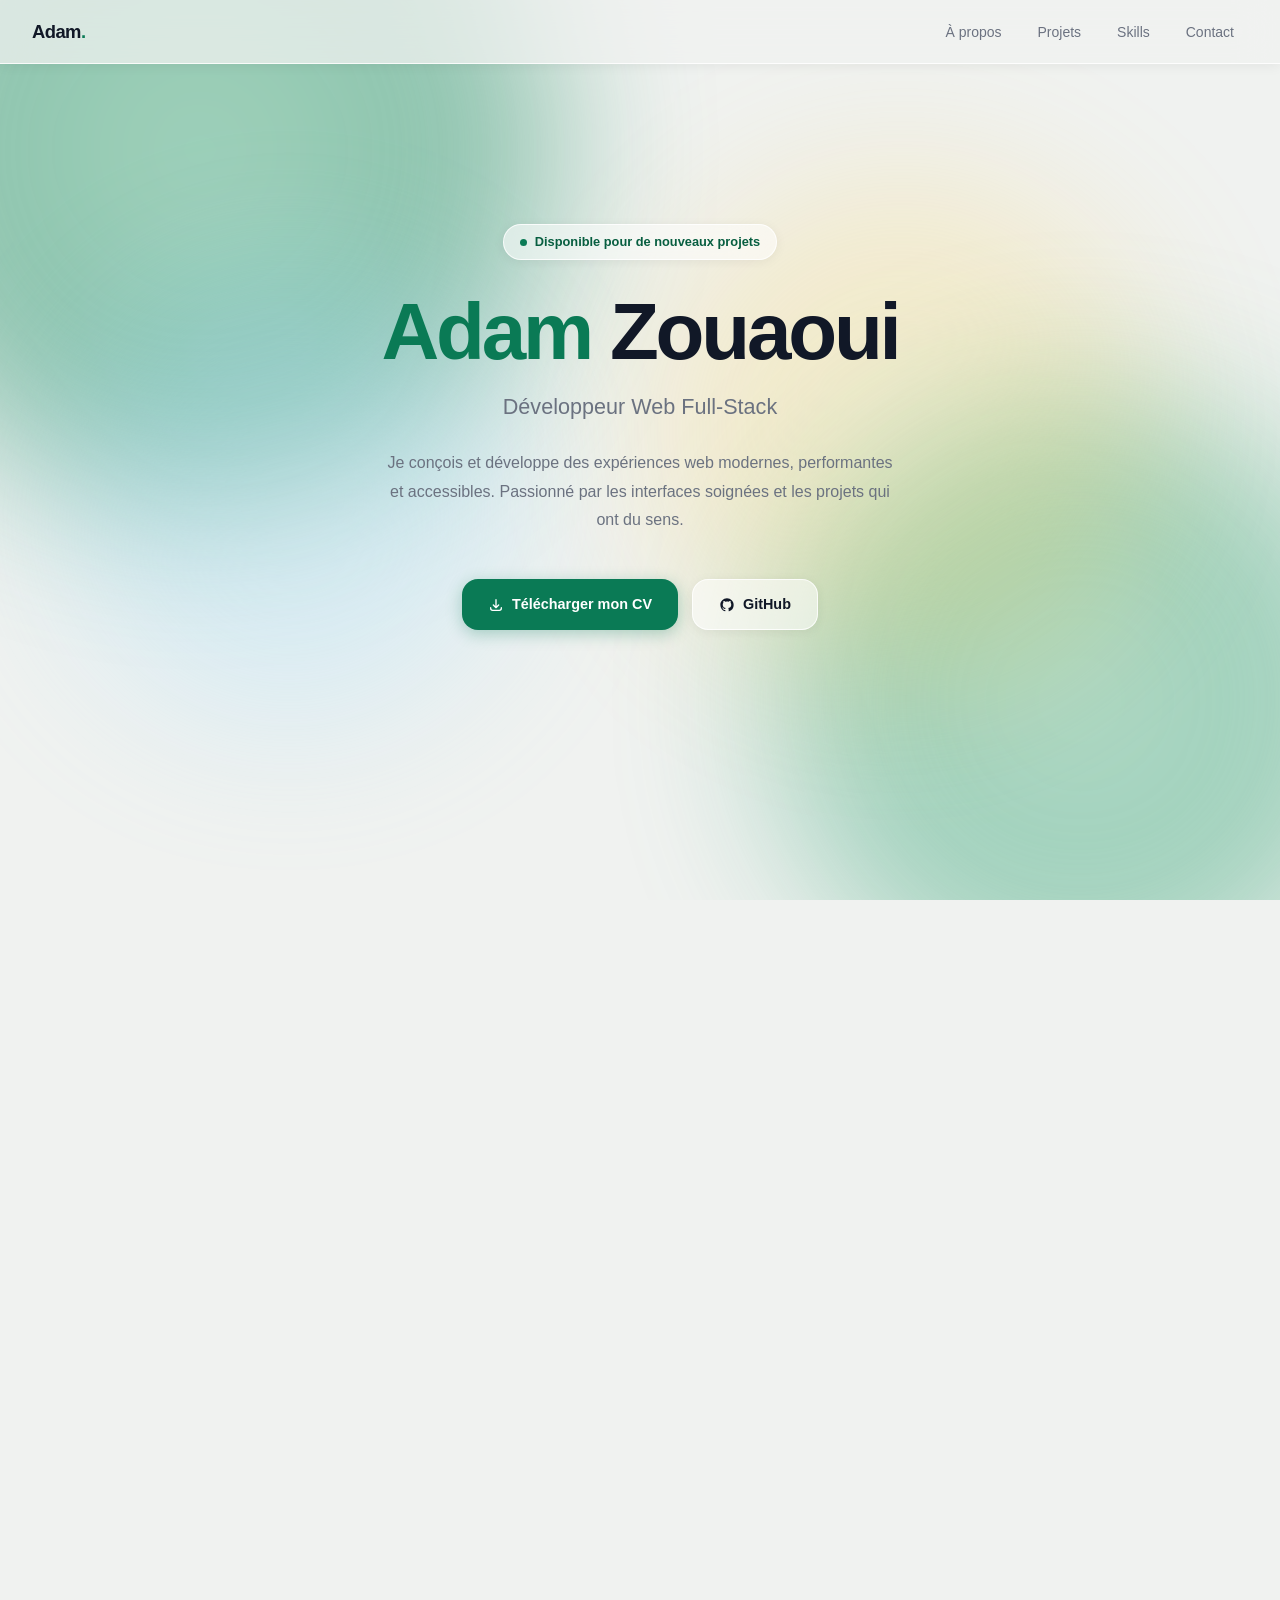
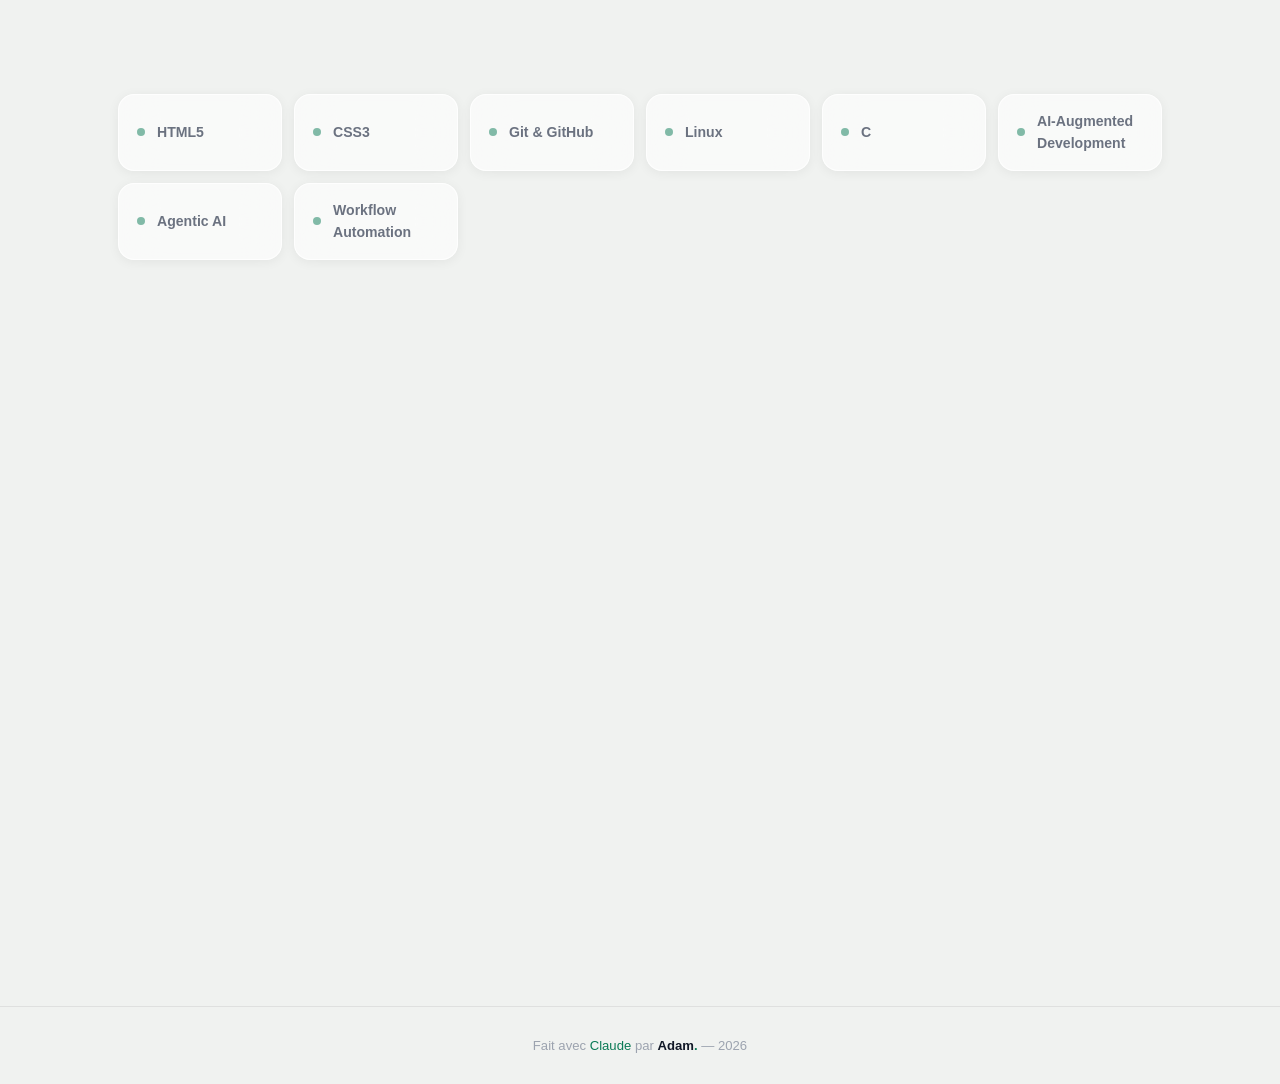
==== index.html @ 9f443fda "Remove VPS/Nginx mention from Holberton Cheatsheets and AZ-QCM cards Co-Authored-By: Claude Sonnet 4" ====
<!DOCTYPE html>
<html lang="fr">
<head>
  <meta charset="UTF-8" />
  <meta name="viewport" content="width=device-width, initial-scale=1.0" />
  <title>Adam Zouaoui — Développeur FullStack & AI Engineer Augmented</title>
  <meta name="description" content="Portfolio d'Adam Zouaoui, développeur FullStack et AI Engineer Augmented basé à Toulouse. Projets web, automatisation, systèmes multi-agents." />
  <meta name="robots" content="index, follow" />
  <link rel="canonical" href="https://adamzou.fr/" />
  <link rel="icon" type="image/png" href="adot.png" />

  <!-- Security Headers -->
  <meta http-equiv="Content-Security-Policy" content="default-src 'self'; style-src 'self' https://fonts.googleapis.com; font-src https://fonts.gstatic.com; img-src 'self' data:; script-src 'self'; connect-src 'self'; object-src 'none'; base-uri 'self'; form-action 'none'; frame-ancestors 'self';" />
  <meta http-equiv="X-Content-Type-Options" content="nosniff" />
  <meta http-equiv="X-Frame-Options" content="SAMEORIGIN" />
  <meta name="referrer" content="strict-origin-when-cross-origin" />

  <!-- Open Graph -->
  <meta property="og:type" content="website" />
  <meta property="og:url" content="https://adamzou.fr/" />
  <meta property="og:title" content="Adam Zouaoui — Développeur FullStack & AI Engineer Augmented" />
  <meta property="og:description" content="Portfolio d'Adam Zouaoui, développeur FullStack et AI Engineer Augmented basé à Toulouse. Projets web, automatisation, systèmes multi-agents." />
  <meta property="og:image" content="https://adamzou.fr/og-image.png" />
  <meta property="og:locale" content="fr_FR" />
  <meta property="og:site_name" content="Adam Zouaoui" />

  <!-- Twitter Card -->
  <meta name="twitter:card" content="summary_large_image" />
  <meta name="twitter:title" content="Adam Zouaoui — Développeur FullStack & AI Engineer Augmented" />
  <meta name="twitter:description" content="Portfolio d'Adam Zouaoui, développeur FullStack et AI Engineer Augmented basé à Toulouse. Projets web, automatisation, systèmes multi-agents." />
  <meta name="twitter:image" content="https://adamzou.fr/og-image.png" />

  <!-- JSON-LD Schema.org Person -->
  <script type="application/ld+json">
  {
    "@context": "https://schema.org",
    "@type": "Person",
    "name": "Adam Zouaoui",
    "url": "https://adamzou.fr",
    "jobTitle": "Développeur FullStack & AI Engineer Augmented",
    "address": {
      "@type": "PostalAddress",
      "addressLocality": "Toulouse",
      "addressCountry": "FR"
    },
    "sameAs": [
      "https://github.com/Adamzou-lab",
      "https://www.linkedin.com/in/adam-zouaoui-7392a53b2/"
    ]
  }
  </script>

  <!-- Police Outfit depuis Google Fonts -->
  <link rel="preconnect" href="https://fonts.googleapis.com" />
  <link rel="preconnect" href="https://fonts.gstatic.com" crossorigin />
  <link href="https://fonts.googleapis.com/css2?family=Outfit:wght@300;400;500;600;700;800&display=swap" rel="stylesheet" />

  <link rel="stylesheet" href="style.css" />
</head>

<body>

  <!-- ==========================================
       BLOBS FLOUTÉS — fond animé
  =========================================== -->
  <div class="blob-container" aria-hidden="true">
    <div class="blob blob-1"></div>
    <div class="blob blob-2"></div>
    <div class="blob blob-3"></div>
    <div class="blob blob-4"></div>
  </div>


  <!-- ==========================================
       NAVIGATION
  =========================================== -->
  <header>
  <nav role="navigation" aria-label="Navigation principale">
    <a href="#hero" class="nav-logo">Adam<span>.</span></a>

    <ul class="nav-links" id="navLinks">
      <li><a href="#about">À propos</a></li>
      <li><a href="#projets">Projets</a></li>
      <li><a href="#skills">Skills</a></li>
      <li><a href="#contact">Contact</a></li>
    </ul>

    <button class="nav-toggle" id="navToggle" aria-label="Menu">
      <span></span>
      <span></span>
      <span></span>
    </button>
  </nav>
  </header>


  <!-- ==========================================
       SECTION HERO
  =========================================== -->
  <main>
  <section id="hero">
    <div class="container">
      <div class="hero-inner">

        <!-- Badge statut -->
        <div class="hero-badge">
          <span class="badge-dot"></span>
          Disponible pour de nouveaux projets
        </div>

        <!-- Nom -->
        <h1 class="hero-name">
          <span class="accent">Adam</span> Zouaoui
        </h1>

        <!-- Titre -->
        <p class="hero-title">Développeur Web Full-Stack</p>

        <!-- Courte bio -->
        <p class="hero-bio">
          Je conçois et développe des expériences web modernes, performantes et accessibles.
          Passionné par les interfaces soignées et les projets qui ont du sens.
        </p>

        <!-- Boutons CTA -->
        <div class="hero-cta">
          <a href="cv.html" target="_blank" rel="noopener noreferrer" class="btn btn-primary">
            <svg fill="none" viewBox="0 0 24 24" stroke="currentColor" stroke-width="2">
              <path stroke-linecap="round" stroke-linejoin="round" d="M4 16v1a3 3 0 003 3h10a3 3 0 003-3v-1m-4-4l-4 4m0 0l-4-4m4 4V4"/>
            </svg>
            Télécharger mon CV
          </a>
          <a href="https://github.com/Adamzou-lab" target="_blank" rel="noopener noreferrer" class="btn btn-glass">
            <svg viewBox="0 0 24 24" fill="currentColor">
              <path d="M12 2C6.477 2 2 6.484 2 12.017c0 4.425 2.865 8.18 6.839 9.504.5.092.682-.217.682-.483 0-.237-.008-.868-.013-1.703-2.782.605-3.369-1.343-3.369-1.343-.454-1.158-1.11-1.466-1.11-1.466-.908-.62.069-.608.069-.608 1.003.07 1.531 1.032 1.531 1.032.892 1.53 2.341 1.088 2.91.832.092-.647.35-1.088.636-1.338-2.22-.253-4.555-1.113-4.555-4.951 0-1.093.39-1.988 1.029-2.688-.103-.253-.446-1.272.098-2.65 0 0 .84-.27 2.75 1.026A9.564 9.564 0 0112 6.844c.85.004 1.705.115 2.504.337 1.909-1.296 2.747-1.027 2.747-1.027.546 1.379.202 2.398.1 2.651.64.7 1.028 1.595 1.028 2.688 0 3.848-2.339 4.695-4.566 4.943.359.309.678.92.678 1.855 0 1.338-.012 2.419-.012 2.745 0 .268.18.58.688.482A10.019 10.019 0 0022 12.017C22 6.484 17.522 2 12 2z"/>
            </svg>
            GitHub
          </a>
        </div>

      </div>
    </div>
  </section>


  <!-- ==========================================
       SECTION À PROPOS
  =========================================== -->
  <section id="about">
    <div class="container">

      <div class="reveal">
        <p class="section-label">Qui suis-je</p>
        <h2 class="section-title">À propos</h2>
      </div>

      <div class="about-grid">

        <div class="about-text reveal">
          <p>
            Je m'appelle <strong>Adam Zouaoui</strong>, étudiant en spécialisation
            <strong>AI Engineer Augmented</strong> à Holberton School. Je construis des outils web
            concrets, utiles et bien pensés, du front-end jusqu'au déploiement.
          </p>
          <p>
            Mon approche : partir d'une idée simple, la concevoir avec soin, et l'exécuter
            proprement. Chaque projet est une opportunité d'apprendre quelque chose de nouveau
            et de le partager.
          </p>
          <p>
            Actuellement en apprentissage du <strong>C</strong> et des fondamentaux bas niveau,
            tout en explorant l'intégration de l'IA dans les workflows de développement.
          </p>
        </div>

        <div class="about-cards reveal reveal-stagger">
          <div class="about-card">
            <div class="about-card-icon">🎓</div>
            <div>
              <div class="about-card-title">Formation</div>
              <div class="about-card-desc">Holberton School — AI Engineer Augmented · 2026–2027</div>
            </div>
          </div>
          <div class="about-card">
            <div class="about-card-icon">📍</div>
            <div>
              <div class="about-card-title">Localisation</div>
              <div class="about-card-desc">Toulouse (sur site) · France (remote)</div>
            </div>
          </div>
          <div class="about-card">
            <div class="about-card-icon">🔍</div>
            <div>
              <div class="about-card-title">Recherche</div>
              <div class="about-card-desc">Alternance Décembre 2026 ou Avril 2027 · Freelance</div>
            </div>
          </div>
          <div class="about-card">
            <div class="about-card-icon">⚡</div>
            <div>
              <div class="about-card-title">Intérêts</div>
              <div class="about-card-desc">Automatisation, IA générative, interfaces modernes, systèmes multi-agents</div>
            </div>
          </div>
        </div>

      </div>
    </div>
  </section>


  <!-- ==========================================
       SECTION PROJETS
  =========================================== -->
  <section id="projets">
    <div class="container">

      <div class="reveal">
        <p class="section-label">Travaux récents</p>
        <h2 class="section-title">Mes Projets</h2>
        <p class="section-desc">Des projets concrets, construits avec soin, du concept au déploiement.</p>
      </div>

      <div class="projects-grid">

        <!-- Projet nowindcity -->
        <article class="glass-card project-card reveal">
          <div class="project-header">
            <div class="project-icon">🌬️</div>
          </div>

          <h3 class="project-name">nowindcity</h3>

          <p class="project-desc">
            Carte interactive des villes françaises les moins venteuses.
            Trouve ton refuge idéal contre le vent grâce aux données météo en temps réel.
          </p>

          <div class="project-tags">
            <span class="tag">HTML</span>
            <span class="tag">CSS</span>
            <span class="tag">JavaScript</span>
            <span class="tag">Leaflet.js</span>
            <span class="tag">Open-Meteo API</span>
          </div>

          <div class="project-links">
            <a href="https://nowindcity.adamzou.fr" target="_blank" rel="noopener noreferrer" class="project-link">
              <svg fill="none" viewBox="0 0 24 24" stroke="currentColor" stroke-width="2">
                <path stroke-linecap="round" stroke-linejoin="round" d="M10 6H6a2 2 0 00-2 2v10a2 2 0 002 2h10a2 2 0 002-2v-4M14 4h6m0 0v6m0-6L10 14"/>
              </svg>
              nowindcity.adamzou.fr
            </a>
            <a href="https://github.com/Adamzou-lab/nowindcity" target="_blank" rel="noopener noreferrer" class="project-link">
              <svg viewBox="0 0 24 24" fill="currentColor">
                <path d="M12 2C6.477 2 2 6.484 2 12.017c0 4.425 2.865 8.18 6.839 9.504.5.092.682-.217.682-.483 0-.237-.008-.868-.013-1.703-2.782.605-3.369-1.343-3.369-1.343-.454-1.158-1.11-1.466-1.11-1.466-.908-.62.069-.608.069-.608 1.003.07 1.531 1.032 1.531 1.032.892 1.53 2.341 1.088 2.91.832.092-.647.35-1.088.636-1.338-2.22-.253-4.555-1.113-4.555-4.951 0-1.093.39-1.988 1.029-2.688-.103-.253-.446-1.272.098-2.65 0 0 .84-.27 2.75 1.026A9.564 9.564 0 0112 6.844c.85.004 1.705.115 2.504.337 1.909-1.296 2.747-1.027 2.747-1.027.546 1.379.202 2.398.1 2.651.64.7 1.028 1.595 1.028 2.688 0 3.848-2.339 4.695-4.566 4.943.359.309.678.92.678 1.855 0 1.338-.012 2.419-.012 2.745 0 .268.18.58.688.482A10.019 10.019 0 0022 12.017C22 6.484 17.522 2 12 2z"/>
              </svg>
              Voir le code
            </a>
          </div>
        </article>

        <!-- Projet mycal -->
        <article class="glass-card project-card reveal">
          <div class="project-header">
            <div class="project-icon">📅</div>
            <span class="badge-soon">
              <svg width="10" height="10" viewBox="0 0 24 24" fill="none" stroke="currentColor" stroke-width="2.5">
                <circle cx="12" cy="12" r="10"/><path d="M12 8v4l2 2"/>
              </svg>
              Domaine bientôt
            </span>
          </div>

          <h3 class="project-name">MyCal</h3>

          <p class="project-desc">
            Calculateur de calories et macronutriments personnalisé.
            Obtiens tes besoins journaliers selon ton profil et tes objectifs fitness.
          </p>

          <div class="project-tags">
            <span class="tag">HTML</span>
            <span class="tag">CSS</span>
            <span class="tag">JavaScript</span>
            <span class="tag">Mifflin-St Jeor</span>
          </div>

          <div class="project-links">
            <a class="project-link disabled" aria-disabled="true" tabindex="-1">
              <svg fill="none" viewBox="0 0 24 24" stroke="currentColor" stroke-width="2">
                <path stroke-linecap="round" stroke-linejoin="round" d="M10 6H6a2 2 0 00-2 2v10a2 2 0 002 2h10a2 2 0 002-2v-4M14 4h6m0 0v6m0-6L10 14"/>
              </svg>
              mycal.adamzou.fr
            </a>
            <a href="https://github.com/Adamzou-lab/mycal" target="_blank" rel="noopener noreferrer" class="project-link">
              <svg viewBox="0 0 24 24" fill="currentColor">
                <path d="M12 2C6.477 2 2 6.484 2 12.017c0 4.425 2.865 8.18 6.839 9.504.5.092.682-.217.682-.483 0-.237-.008-.868-.013-1.703-2.782.605-3.369-1.343-3.369-1.343-.454-1.158-1.11-1.466-1.11-1.466-.908-.62.069-.608.069-.608 1.003.07 1.531 1.032 1.531 1.032.892 1.53 2.341 1.088 2.91.832.092-.647.35-1.088.636-1.338-2.22-.253-4.555-1.113-4.555-4.951 0-1.093.39-1.988 1.029-2.688-.103-.253-.446-1.272.098-2.65 0 0 .84-.27 2.75 1.026A9.564 9.564 0 0112 6.844c.85.004 1.705.115 2.504.337 1.909-1.296 2.747-1.027 2.747-1.027.546 1.379.202 2.398.1 2.651.64.7 1.028 1.595 1.028 2.688 0 3.848-2.339 4.695-4.566 4.943.359.309.678.92.678 1.855 0 1.338-.012 2.419-.012 2.745 0 .268.18.58.688.482A10.019 10.019 0 0022 12.017C22 6.484 17.522 2 12 2z"/>
              </svg>
              Voir le code
            </a>
          </div>
        </article>

        <!-- Projet holberton-cheatsheets -->
        <article class="glass-card project-card reveal">
          <div class="project-header">
            <div class="project-icon">🎮</div>
          </div>

          <h3 class="project-name">Holberton Cheatsheets</h3>

          <p class="project-desc">
            Fiches de révision gaming-style pour les étudiants Holberton School.
            C, sécurité, algorithmes et Git.
          </p>

          <div class="project-tags">
            <span class="tag">HTML</span>
            <span class="tag">CSS</span>
            <span class="tag">JavaScript</span>
            <span class="tag">Nginx</span>
            <span class="tag">VPS</span>
          </div>

          <div class="project-links">
            <a href="https://cheatsheets.adamzou.fr" target="_blank" rel="noopener noreferrer" class="project-link">
              <svg fill="none" viewBox="0 0 24 24" stroke="currentColor" stroke-width="2">
                <path stroke-linecap="round" stroke-linejoin="round" d="M10 6H6a2 2 0 00-2 2v10a2 2 0 002 2h10a2 2 0 002-2v-4M14 4h6m0 0v6m0-6L10 14"/>
              </svg>
              cheatsheets.adamzou.fr
            </a>
            <a href="https://github.com/Adamzou-lab/holberton-cheatsheets" target="_blank" rel="noopener noreferrer" class="project-link">
              <svg viewBox="0 0 24 24" fill="currentColor">
                <path d="M12 2C6.477 2 2 6.484 2 12.017c0 4.425 2.865 8.18 6.839 9.504.5.092.682-.217.682-.483 0-.237-.008-.868-.013-1.703-2.782.605-3.369-1.343-3.369-1.343-.454-1.158-1.11-1.466-1.11-1.466-.908-.62.069-.608.069-.608 1.003.07 1.531 1.032 1.531 1.032.892 1.53 2.341 1.088 2.91.832.092-.647.35-1.088.636-1.338-2.22-.253-4.555-1.113-4.555-4.951 0-1.093.39-1.988 1.029-2.688-.103-.253-.446-1.272.098-2.65 0 0 .84-.27 2.75 1.026A9.564 9.564 0 0112 6.844c.85.004 1.705.115 2.504.337 1.909-1.296 2.747-1.027 2.747-1.027.546 1.379.202 2.398.1 2.651.64.7 1.028 1.595 1.028 2.688 0 3.848-2.339 4.695-4.566 4.943.359.309.678.92.678 1.855 0 1.338-.012 2.419-.012 2.745 0 .268.18.58.688.482A10.019 10.019 0 0022 12.017C22 6.484 17.522 2 12 2z"/>
              </svg>
              Voir le code
            </a>
          </div>
        </article>

        <!-- Projet QCM -->
        <article class="glass-card project-card reveal">
          <div class="project-header">
            <div class="project-icon">🧠</div>
          </div>

          <h3 class="project-name">AZ·QCM</h3>

          <p class="project-desc">
            Site de QCM interactif pour les étudiants Holberton School.
            Questions, scores et révisions.
          </p>

          <div class="project-tags">
            <span class="tag">HTML</span>
            <span class="tag">CSS</span>
            <span class="tag">JavaScript</span>
            <span class="tag">Nginx</span>
            <span class="tag">VPS</span>
          </div>

          <div class="project-links">
            <a href="https://qcm.adamzou.fr" target="_blank" rel="noopener noreferrer" class="project-link">
              <svg fill="none" viewBox="0 0 24 24" stroke="currentColor" stroke-width="2">
                <path stroke-linecap="round" stroke-linejoin="round" d="M10 6H6a2 2 0 00-2 2v10a2 2 0 002 2h10a2 2 0 002-2v-4M14 4h6m0 0v6m0-6L10 14"/>
              </svg>
              qcm.adamzou.fr
            </a>
            <a href="https://github.com/Adamzou-lab/qcm" target="_blank" rel="noopener noreferrer" class="project-link">
              <svg viewBox="0 0 24 24" fill="currentColor">
                <path d="M12 2C6.477 2 2 6.484 2 12.017c0 4.425 2.865 8.18 6.839 9.504.5.092.682-.217.682-.483 0-.237-.008-.868-.013-1.703-2.782.605-3.369-1.343-3.369-1.343-.454-1.158-1.11-1.466-1.11-1.466-.908-.62.069-.608.069-.608 1.003.07 1.531 1.032 1.531 1.032.892 1.53 2.341 1.088 2.91.832.092-.647.35-1.088.636-1.338-2.22-.253-4.555-1.113-4.555-4.951 0-1.093.39-1.988 1.029-2.688-.103-.253-.446-1.272.098-2.65 0 0 .84-.27 2.75 1.026A9.564 9.564 0 0112 6.844c.85.004 1.705.115 2.504.337 1.909-1.296 2.747-1.027 2.747-1.027.546 1.379.202 2.398.1 2.651.64.7 1.028 1.595 1.028 2.688 0 3.848-2.339 4.695-4.566 4.943.359.309.678.92.678 1.855 0 1.338-.012 2.419-.012 2.745 0 .268.18.58.688.482A10.019 10.019 0 0022 12.017C22 6.484 17.522 2 12 2z"/>
              </svg>
              Voir le code
            </a>
          </div>
        </article>

      </div>
    </div>
  </section>


  <!-- ==========================================
       SECTION SKILLS
  =========================================== -->
  <section id="skills">
    <div class="container">

      <div class="reveal">
        <p class="section-label">Compétences</p>
        <h2 class="section-title">Stack Technique</h2>
        <p class="section-desc">Les outils et technologies que j'utilise au quotidien.</p>
      </div>

      <p class="skills-subtitle reveal">Langues</p>

      <div class="skills-languages reveal">
        <div class="lang-card">
          <span class="lang-flag">🇫🇷</span>
          <span class="lang-name">Français</span>
          <span class="lang-level">Natif</span>
        </div>
        <div class="lang-card">
          <span class="lang-flag">🇬🇧</span>
          <span class="lang-name">Anglais</span>
          <span class="lang-level">B2</span>
        </div>
      </div>

      <p class="skills-subtitle reveal">Compétences</p>

      <div class="skills-tabs reveal">
        <button class="skills-tab active" data-tab="hard">Hard Skills</button>
        <button class="skills-tab" data-tab="soft">Soft Skills</button>
      </div>

      <div class="skills-grid skills-panel active" id="tab-hard">
        <div class="skill-item"><span class="skill-dot"></span>HTML5</div>
        <div class="skill-item"><span class="skill-dot"></span>CSS3</div>
        <div class="skill-item"><span class="skill-dot"></span>Git & GitHub</div>
        <div class="skill-item"><span class="skill-dot"></span>Linux</div>
        <div class="skill-item"><span class="skill-dot"></span>C</div>
        <div class="skill-item"><span class="skill-dot"></span>AI-Augmented Development</div>
        <div class="skill-item"><span class="skill-dot"></span>Agentic AI</div>
        <div class="skill-item"><span class="skill-dot"></span>Workflow Automation</div>
      </div>

      <div class="skills-grid skills-panel" id="tab-soft">
        <div class="skill-item"><span class="skill-dot"></span>Autonomie</div>
        <div class="skill-item"><span class="skill-dot"></span>Adaptabilité</div>
        <div class="skill-item"><span class="skill-dot"></span>Curiosité technique</div>
        <div class="skill-item"><span class="skill-dot"></span>Communication</div>
        <div class="skill-item"><span class="skill-dot"></span>Résolution de problèmes</div>
      </div>

    </div>
  </section>


  <!-- ==========================================
       SECTION CONTACT
  =========================================== -->
  <section id="contact">
    <div class="container">

      <div class="reveal">
        <p class="section-label">Contact</p>
        <h2 class="section-title">Travaillons ensemble</h2>
      </div>

      <div class="contact-grid">

        <!-- Infos contact -->
        <div class="glass-card contact-card reveal">
          <p class="section-desc">
            Un projet en tête ? Une question ? N'hésitez pas à m'écrire,
            je réponds généralement sous 24h.
          </p>

          <!-- Email -->
          <a href="mailto:adamzpro@icloud.com" class="contact-email">
            <svg fill="none" viewBox="0 0 24 24" stroke="currentColor" stroke-width="2">
              <path stroke-linecap="round" stroke-linejoin="round" d="M3 8l7.89 5.26a2 2 0 002.22 0L21 8M5 19h14a2 2 0 002-2V7a2 2 0 00-2-2H5a2 2 0 00-2 2v10a2 2 0 002 2z"/>
            </svg>
            adamzpro@icloud.com
          </a>

          <!-- Liens sociaux -->
          <div class="social-links">
            <a href="https://github.com/Adamzou-lab" target="_blank" rel="noopener noreferrer" class="social-link">
              <svg viewBox="0 0 24 24" fill="currentColor">
                <path d="M12 2C6.477 2 2 6.484 2 12.017c0 4.425 2.865 8.18 6.839 9.504.5.092.682-.217.682-.483 0-.237-.008-.868-.013-1.703-2.782.605-3.369-1.343-3.369-1.343-.454-1.158-1.11-1.466-1.11-1.466-.908-.62.069-.608.069-.608 1.003.07 1.531 1.032 1.531 1.032.892 1.53 2.341 1.088 2.91.832.092-.647.35-1.088.636-1.338-2.22-.253-4.555-1.113-4.555-4.951 0-1.093.39-1.988 1.029-2.688-.103-.253-.446-1.272.098-2.65 0 0 .84-.27 2.75 1.026A9.564 9.564 0 0112 6.844c.85.004 1.705.115 2.504.337 1.909-1.296 2.747-1.027 2.747-1.027.546 1.379.202 2.398.1 2.651.64.7 1.028 1.595 1.028 2.688 0 3.848-2.339 4.695-4.566 4.943.359.309.678.92.678 1.855 0 1.338-.012 2.419-.012 2.745 0 .268.18.58.688.482A10.019 10.019 0 0022 12.017C22 6.484 17.522 2 12 2z"/>
              </svg>
              GitHub — @Adamzou-lab
              <span class="social-link-arrow">→</span>
            </a>

            <a href="https://www.linkedin.com/in/adam-zouaoui-7392a53b2/" target="_blank" rel="noopener noreferrer" class="social-link">
              <svg viewBox="0 0 24 24" fill="currentColor">
                <path d="M20.447 20.452h-3.554v-5.569c0-1.328-.027-3.037-1.852-3.037-1.853 0-2.136 1.445-2.136 2.939v5.667H9.351V9h3.414v1.561h.046c.477-.9 1.637-1.85 3.37-1.85 3.601 0 4.267 2.37 4.267 5.455v6.286zM5.337 7.433c-1.144 0-2.063-.926-2.063-2.065 0-1.138.92-2.063 2.063-2.063 1.14 0 2.064.925 2.064 2.063 0 1.139-.925 2.065-2.064 2.065zm1.782 13.019H3.555V9h3.564v11.452zM22.225 0H1.771C.792 0 0 .774 0 1.729v20.542C0 23.227.792 24 1.771 24h20.451C23.2 24 24 23.227 24 22.271V1.729C24 .774 23.2 0 22.222 0h.003z"/>
              </svg>
              LinkedIn — Adam Zouaoui
              <span class="social-link-arrow">→</span>
            </a>
          </div>
        </div>

        <!-- Carte disponibilité -->
        <div class="glass-card avail-card reveal">
          <div class="avail-status">
            <span class="avail-dot"></span>
            Disponible
          </div>
          <h3 class="avail-title">Ouvert aux opportunités</h3>
          <p class="avail-desc">
            Disponible pour des missions freelance et à la recherche d'une alternance
            pour Décembre 2026 ou Avril 2027. N'hésite pas à me contacter pour discuter de ton projet.
          </p>
          <a href="mailto:adamzpro@icloud.com" class="btn btn-primary">
            <svg fill="none" viewBox="0 0 24 24" stroke="currentColor" stroke-width="2">
              <path stroke-linecap="round" stroke-linejoin="round" d="M3 8l7.89 5.26a2 2 0 002.22 0L21 8M5 19h14a2 2 0 002-2V7a2 2 0 00-2-2H5a2 2 0 00-2 2v10a2 2 0 002 2z"/>
            </svg>
            M'envoyer un message
          </a>
        </div>

      </div>
    </div>
  </section>


  <!-- ==========================================
       FOOTER
  =========================================== -->
  </main>

  <footer>
    Fait avec <span>Claude</span> par <span class="footer-name">Adam<span class="footer-dot">.</span></span> — 2026
  </footer>


  <!-- ==========================================
       JAVASCRIPT
  =========================================== -->
  <script src="script.js" defer></script>

</body>
</html>
---- style.css ----
/* =============================================
       VARIABLES & RESET
    ============================================= */
    :root {
      --bg:           #f0f2f0;
      --glass:        rgba(255, 255, 255, 0.55);
      --glass-border: rgba(255, 255, 255, 0.8);
      --glass-nav:    rgba(240, 242, 240, 0.75);
      --card:         rgba(255, 255, 255, 0.6);
      --card-hover:   rgba(255, 255, 255, 0.82);
      --text:         #111827;
      --text-muted:   #6b7280;
      --text-subtle:  #9ca3af;
      --accent:       #0a7a55;
      --accent-2:     #075e40;
      --accent-soft:  rgba(10, 122, 85, 0.12);
      --accent-glow:  rgba(10, 122, 85, 0.25);
      --shadow-sm:    0 2px 12px rgba(0,0,0,0.06);
      --shadow-md:    0 8px 32px rgba(0,0,0,0.08);
      --shadow-lg:    0 20px 60px rgba(0,0,0,0.10);
      --blur:         blur(20px);
      --blur-xl:      blur(80px);
      --radius:       16px;
      --radius-lg:    24px;
      --font:         'Outfit', sans-serif;
      --transition:   0.28s cubic-bezier(0.4, 0, 0.2, 1);
    }

    *, *::before, *::after {
      box-sizing: border-box;
      margin: 0;
      padding: 0;
    }

    html {
      scroll-behavior: smooth;
      font-size: 16px;
    }

    body {
      font-family: var(--font);
      background-color: var(--bg);
      color: var(--text);
      line-height: 1.6;
      overflow-x: hidden;
      -webkit-font-smoothing: antialiased;
    }

    a { color: inherit; text-decoration: none; }

    /* =============================================
       BLOBS DE DÉGRADÉ FLOUTÉS — FOND ANIMÉ
       Positionnés en fixed pour couvrir toute la page
    ============================================= */
    .blob-container {
      position: fixed;
      inset: 0;
      z-index: 0;
      overflow: hidden;
      pointer-events: none;
    }

    /* Chaque blob est un grand cercle flou et coloré */
    .blob {
      position: absolute;
      border-radius: 50%;
      filter: var(--blur-xl);
      opacity: 0.55;
      animation: float 20s ease-in-out infinite;
    }

    /* Blob vert émeraude — haut gauche */
    .blob-1 {
      width: 700px;
      height: 700px;
      background: radial-gradient(circle, #6abf97, #0a7a55);
      top: -200px;
      left: -150px;
      animation-duration: 22s;
      animation-delay: 0s;
    }

    /* Blob teal clair — bas droite */
    .blob-2 {
      width: 600px;
      height: 600px;
      background: radial-gradient(circle, #86c9aa, #2d9e72);
      bottom: -100px;
      right: -100px;
      animation-duration: 28s;
      animation-delay: -8s;
    }

    /* Blob jaune soleil — centre haut */
    .blob-3 {
      width: 500px;
      height: 500px;
      background: radial-gradient(circle, #fde68a, #fbbf24);
      top: 20%;
      right: 10%;
      opacity: 0.25;
      animation-duration: 32s;
      animation-delay: -15s;
    }

    /* Blob bleu glacier — bas gauche */
    .blob-4 {
      width: 450px;
      height: 450px;
      background: radial-gradient(circle, #bae6fd, #7dd3fc);
      bottom: 20%;
      left: 5%;
      opacity: 0.3;
      animation-duration: 26s;
      animation-delay: -5s;
    }

    /* Animation de flottement doux */
    @keyframes float {
      0%   { transform: translate(0px, 0px) scale(1); }
      25%  { transform: translate(30px, -40px) scale(1.04); }
      50%  { transform: translate(-20px, 30px) scale(0.97); }
      75%  { transform: translate(40px, 20px) scale(1.02); }
      100% { transform: translate(0px, 0px) scale(1); }
    }

    /* =============================================
       NAVIGATION — verre dépoli
    ============================================= */
    nav {
      position: fixed;
      top: 0;
      left: 0;
      right: 0;
      z-index: 100;
      height: 64px;
      padding: 0 32px;
      display: flex;
      align-items: center;
      justify-content: space-between;
      background: var(--glass-nav);
      backdrop-filter: var(--blur);
      -webkit-backdrop-filter: var(--blur);
      border-bottom: 1px solid var(--glass-border);
      box-shadow: var(--shadow-sm);
    }

    /* Logo Adam. */
    .nav-logo {
      font-weight: 800;
      font-size: 1.15rem;
      letter-spacing: -0.03em;
      color: var(--text);
    }
    .nav-logo span { color: var(--accent); }

    .nav-links {
      display: flex;
      align-items: center;
      gap: 8px;
      list-style: none;
    }

    .nav-links a {
      font-size: 0.875rem;
      font-weight: 500;
      color: var(--text-muted);
      padding: 6px 14px;
      border-radius: 99px;
      transition: all var(--transition);
    }

    .nav-links a:hover,
    .nav-links a.active {
      color: var(--accent);
      background: var(--accent-soft);
    }

    /* Bouton hamburger mobile */
    .nav-toggle {
      display: none;
      flex-direction: column;
      gap: 5px;
      cursor: pointer;
      padding: 4px;
      background: none;
      border: none;
    }
    .nav-toggle span {
      display: block;
      width: 22px;
      height: 2px;
      background: var(--text);
      border-radius: 2px;
      transition: transform var(--transition), opacity var(--transition);
    }

    /* =============================================
       LAYOUT UTILITAIRES
    ============================================= */
    .container {
      width: 100%;
      max-width: 1100px;
      margin: 0 auto;
      padding: 0 28px;
    }

    section {
      position: relative;
      z-index: 1;
      padding: 110px 0;
    }

    /* =============================================
       ANIMATIONS SCROLL
    ============================================= */
    .reveal {
      opacity: 0;
      transform: translateY(28px);
      transition: opacity 0.65s ease, transform 0.65s ease;
    }
    .reveal.visible {
      opacity: 1;
      transform: translateY(0);
    }

    /* Délai cascade pour les enfants directs */
    .reveal-stagger > *:nth-child(1) { transition-delay: 0ms; }
    .reveal-stagger > *:nth-child(2) { transition-delay: 70ms; }
    .reveal-stagger > *:nth-child(3) { transition-delay: 140ms; }
    .reveal-stagger > *:nth-child(4) { transition-delay: 210ms; }
    .reveal-stagger > *:nth-child(5) { transition-delay: 280ms; }
    .reveal-stagger > *:nth-child(6) { transition-delay: 350ms; }
    .reveal-stagger > *:nth-child(7) { transition-delay: 420ms; }
    .reveal-stagger > *:nth-child(8) { transition-delay: 490ms; }
    .reveal-stagger > *:nth-child(9) { transition-delay: 560ms; }
    .reveal-stagger > *:nth-child(10) { transition-delay: 630ms; }
    .reveal-stagger > *:nth-child(11) { transition-delay: 700ms; }
    .reveal-stagger > *:nth-child(12) { transition-delay: 770ms; }

    /* =============================================
       SECTION HERO
    ============================================= */
    #hero {
      min-height: 100vh;
      display: flex;
      align-items: center;
      padding-top: 64px;
    }

    .hero-inner {
      position: relative;
      z-index: 1;
      max-width: 760px;
      margin: 0 auto;
      display: flex;
      flex-direction: column;
      align-items: center;
      text-align: center;
    }

    /* Badge de statut */
    .hero-badge {
      display: inline-flex;
      align-items: center;
      gap: 8px;
      padding: 7px 16px;
      border-radius: 99px;
      background: var(--glass);
      border: 1px solid var(--glass-border);
      backdrop-filter: var(--blur);
      -webkit-backdrop-filter: var(--blur);
      font-size: 0.8rem;
      font-weight: 600;
      color: var(--accent-2);
      margin-bottom: 32px;
      box-shadow: var(--shadow-sm);
      animation: fadeDown 0.7s ease both;
    }

    .badge-dot {
      width: 7px;
      height: 7px;
      border-radius: 50%;
      background: var(--accent);
      animation: pulse 2s ease infinite;
    }

    @keyframes pulse {
      0%, 100% { opacity: 1; transform: scale(1); }
      50%       { opacity: 0.5; transform: scale(0.75); }
    }

    /* Grand titre */
    .hero-name {
      font-size: clamp(2.8rem, 7vw, 5rem);
      font-weight: 800;
      letter-spacing: -0.04em;
      line-height: 1;
      margin-bottom: 18px;
      animation: fadeUp 0.65s 0.1s ease both;
      color: var(--text);
    }

    .hero-name .accent { color: var(--accent); }

    .hero-title {
      font-size: clamp(1.1rem, 2.5vw, 1.35rem);
      font-weight: 400;
      color: var(--text-muted);
      margin-bottom: 24px;
      animation: fadeUp 0.65s 0.2s ease both;
    }

    .hero-bio {
      max-width: 520px;
      font-size: 1rem;
      color: var(--text-muted);
      line-height: 1.8;
      margin-bottom: 44px;
      animation: fadeUp 0.65s 0.3s ease both;
    }

    .hero-cta {
      display: flex;
      flex-wrap: wrap;
      gap: 14px;
      animation: fadeUp 0.65s 0.4s ease both;
    }

    /* =============================================
       BOUTONS GLOBAUX
    ============================================= */
    .btn {
      display: inline-flex;
      align-items: center;
      gap: 8px;
      padding: 13px 26px;
      border-radius: var(--radius);
      font-family: var(--font);
      font-size: 0.9rem;
      font-weight: 600;
      cursor: pointer;
      transition: all var(--transition);
      white-space: nowrap;
      border: none;
    }

    .btn-primary {
      background: var(--accent);
      color: #fff;
      box-shadow: 0 4px 16px rgba(10,122,85,0.3);
    }

    .btn-primary:hover {
      background: var(--accent-2);
      transform: translateY(-2px);
      box-shadow: 0 8px 28px rgba(10,122,85,0.4);
    }

    .btn-glass {
      background: var(--glass);
      color: var(--text);
      border: 1px solid var(--glass-border);
      backdrop-filter: var(--blur);
      -webkit-backdrop-filter: var(--blur);
      box-shadow: var(--shadow-sm);
    }

    .btn-glass:hover {
      background: var(--card-hover);
      border-color: var(--accent);
      color: var(--accent);
      transform: translateY(-2px);
      box-shadow: var(--shadow-md);
    }

    .btn svg { width: 16px; height: 16px; flex-shrink: 0; }

    /* =============================================
       EN-TÊTES DE SECTION
    ============================================= */
    .section-label {
      display: inline-flex;
      align-items: center;
      gap: 8px;
      font-size: 0.75rem;
      font-weight: 700;
      letter-spacing: 0.14em;
      text-transform: uppercase;
      color: var(--accent-2);
      margin-bottom: 14px;
    }

    .section-label::before {
      content: '';
      display: block;
      width: 20px;
      height: 2px;
      background: var(--accent);
      border-radius: 2px;
    }

    .section-title {
      font-size: clamp(2rem, 4.5vw, 2.8rem);
      font-weight: 800;
      letter-spacing: -0.035em;
      line-height: 1.1;
      margin-bottom: 12px;
    }

    .section-desc {
      font-size: 1rem;
      color: var(--text-muted);
      max-width: 480px;
      line-height: 1.75;
      margin-bottom: 52px;
    }

    /* =============================================
       CARTES VERRE DÉPOLI (réutilisable)
    ============================================= */
    .glass-card {
      background: var(--card);
      border: 1px solid var(--glass-border);
      border-radius: var(--radius-lg);
      backdrop-filter: var(--blur);
      -webkit-backdrop-filter: var(--blur);
      box-shadow: var(--shadow-md);
      transition: background var(--transition), transform var(--transition), box-shadow var(--transition);
    }

    .glass-card:hover {
      background: var(--card-hover);
      transform: translateY(-4px);
      box-shadow: var(--shadow-lg);
    }

    /* Sections hors hero — alignement gauche strict, aucun héritage du hero */
    #about *, #projets *, #skills *, #contact * { text-align: left; }

    /* =============================================
       SECTION À PROPOS
    ============================================= */
    #about { padding: 80px 0; }

    .about-grid {
      display: grid;
      grid-template-columns: 1fr 1fr;
      gap: 40px;
      align-items: start;
      margin-top: 48px;
    }

    .about-text p {
      font-size: 1rem;
      color: var(--text-muted);
      line-height: 1.8;
      margin-bottom: 16px;
    }

    .about-text p:last-child { margin-bottom: 0; }

    .about-text strong { color: var(--text); font-weight: 600; }

    .about-cards {
      display: flex;
      flex-direction: column;
      gap: 16px;
    }

    .about-card {
      background: var(--glass);
      border: 1px solid var(--glass-border);
      border-radius: 12px;
      padding: 20px 24px;
      display: flex;
      align-items: flex-start;
      gap: 16px;
      transition: background var(--transition);
    }

    .about-card:hover { background: var(--card-hover); }

    .about-card-icon {
      font-size: 1.4rem;
      line-height: 1;
      flex-shrink: 0;
    }

    .about-card-title {
      font-size: 0.85rem;
      font-weight: 700;
      color: var(--text);
      text-transform: uppercase;
      letter-spacing: 0.05em;
      margin-bottom: 4px;
    }

    .about-card-desc {
      font-size: 0.9rem;
      color: var(--text-muted);
      line-height: 1.6;
    }

    @media (max-width: 768px) {
      .about-grid { grid-template-columns: 1fr; }
    }

    /* =============================================
       SECTION PROJETS
    ============================================= */
    #projets { padding-top: 80px; }

    .projects-grid {
      display: grid;
      grid-template-columns: repeat(auto-fill, minmax(320px, 1fr));
      gap: 22px;
    }

    .project-card {
      padding: 28px;
      display: flex;
      flex-direction: column;
      gap: 16px;
    }

    .project-header {
      display: flex;
      align-items: flex-start;
      justify-content: space-between;
      gap: 12px;
    }

    .project-icon {
      width: 48px;
      height: 48px;
      border-radius: 12px;
      background: linear-gradient(135deg, var(--accent-soft), rgba(16,185,129,0.05));
      border: 1px solid rgba(16,185,129,0.2);
      display: flex;
      align-items: center;
      justify-content: center;
      font-size: 1.3rem;
      flex-shrink: 0;
    }

    /* Badge "Domaine bientôt" */
    .badge-soon {
      display: inline-flex;
      align-items: center;
      gap: 5px;
      padding: 4px 10px;
      border-radius: 99px;
      font-size: 0.7rem;
      font-weight: 600;
      background: rgba(245, 158, 11, 0.1);
      border: 1px solid rgba(245, 158, 11, 0.3);
      color: #d97706;
    }

    .project-name {
      font-size: 1.2rem;
      font-weight: 700;
      letter-spacing: -0.02em;
      color: var(--text);
    }

    .project-desc {
      font-size: 0.9rem;
      color: var(--text-muted);
      line-height: 1.7;
      flex: 1;
    }

    .project-tags {
      display: flex;
      flex-wrap: wrap;
      gap: 7px;
    }

    .tag {
      padding: 4px 11px;
      border-radius: 8px;
      font-size: 0.74rem;
      font-weight: 600;
      background: rgba(255,255,255,0.7);
      border: 1px solid rgba(0,0,0,0.07);
      color: var(--text-muted);
      transition: all var(--transition);
    }

    .project-card:hover .tag {
      background: var(--accent-soft);
      border-color: rgba(16,185,129,0.2);
      color: var(--accent-2);
    }

    .project-links {
      display: flex;
      gap: 14px;
      padding-top: 12px;
      border-top: 1px solid rgba(0,0,0,0.06);
      margin-top: auto;
    }

    .project-link {
      display: inline-flex;
      align-items: center;
      gap: 6px;
      font-size: 0.82rem;
      font-weight: 600;
      color: var(--text-muted);
      transition: color var(--transition);
    }

    .project-link:hover { color: var(--accent); }

    .project-link svg { width: 14px; height: 14px; }

    /* Lien désactivé (domaine non acheté) */
    .project-link.disabled {
      opacity: 0.35;
      cursor: not-allowed;
      pointer-events: none;
    }

    /* Carte projet "en cours" */
    .project-card.wip {
      opacity: 0.5;
      pointer-events: none;
    }

    /* =============================================
       SECTION SKILLS
    ============================================= */
    #skills { padding: 80px 0; }

    .skills-grid {
      display: grid;
      grid-template-columns: repeat(auto-fill, minmax(155px, 1fr));
      gap: 12px;
    }

    .skill-item {
      display: flex;
      align-items: center;
      gap: 12px;
      padding: 15px 18px;
      border-radius: var(--radius);
      background: var(--card);
      border: 1px solid var(--glass-border);
      backdrop-filter: var(--blur);
      -webkit-backdrop-filter: var(--blur);
      font-size: 0.88rem;
      font-weight: 600;
      color: var(--text-muted);
      box-shadow: var(--shadow-sm);
      transition: all var(--transition);
      cursor: default;
    }

    .skill-item:hover {
      background: var(--card-hover);
      color: var(--accent-2);
      transform: translateY(-3px);
      box-shadow: var(--shadow-md);
      border-color: rgba(16,185,129,0.3);
    }

    .skill-dot {
      width: 8px;
      height: 8px;
      border-radius: 50%;
      background: var(--accent);
      flex-shrink: 0;
      opacity: 0.5;
      transition: opacity var(--transition);
    }

    .skill-item:hover .skill-dot { opacity: 1; }

    /* Onglets skills */
    .skills-tabs {
      display: flex;
      gap: 8px;
      margin: 0 0 24px;
    }

    .skills-tab {
      padding: 8px 22px;
      border-radius: 999px;
      border: 1px solid var(--glass-border);
      background: var(--glass);
      font-size: 0.88rem;
      font-weight: 600;
      color: var(--text-muted);
      cursor: pointer;
      transition: all var(--transition);
    }

    .skills-tab:hover { background: var(--card-hover); color: var(--text); }

    .skills-tab.active {
      background: var(--accent);
      border-color: var(--accent);
      color: #fff;
    }

    .skills-panel { display: none; }
    .skills-panel.active { display: grid; }

    /* Sous-titres skills */
    .skills-subtitle {
      font-size: 0.78rem;
      font-weight: 700;
      text-transform: uppercase;
      letter-spacing: 0.08em;
      color: var(--text-muted);
      margin: 40px 0 12px;
    }

    /* Langues */
    .skills-languages {
      display: flex;
      gap: 12px;
      margin: 0 0 24px;
    }

    .lang-card {
      display: flex;
      align-items: center;
      gap: 10px;
      padding: 10px 18px;
      background: var(--glass);
      border: 1px solid var(--glass-border);
      border-radius: var(--radius);
      font-size: 0.88rem;
    }

    .lang-flag { font-size: 1.2rem; line-height: 1; }

    .lang-name { font-weight: 600; color: var(--text); }

    .lang-level {
      font-size: 0.75rem;
      font-weight: 700;
      color: var(--accent);
      background: rgba(10,122,85,0.1);
      padding: 2px 8px;
      border-radius: 999px;
    }

    /* =============================================
       SECTION CONTACT
    ============================================= */
    #contact { padding: 80px 0 120px; }

    .contact-grid {
      display: grid;
      grid-template-columns: 1fr 1fr;
      gap: 32px;
      align-items: start;
    }

    .contact-card {
      padding: 36px;
    }

    .contact-email {
      display: inline-flex;
      align-items: center;
      gap: 10px;
      font-size: 1rem;
      font-weight: 700;
      color: var(--accent-2);
      margin-bottom: 28px;
      padding-bottom: 6px;
      border-bottom: 2px solid rgba(16,185,129,0.25);
      transition: border-color var(--transition), gap var(--transition);
    }

    .contact-email:hover {
      border-color: var(--accent);
      gap: 14px;
    }

    .contact-email svg { width: 18px; height: 18px; }

    .social-links {
      display: flex;
      flex-direction: column;
      gap: 10px;
    }

    .social-link {
      display: flex;
      align-items: center;
      gap: 14px;
      padding: 14px 18px;
      border-radius: var(--radius);
      background: rgba(255,255,255,0.5);
      border: 1px solid rgba(255,255,255,0.75);
      font-size: 0.88rem;
      font-weight: 600;
      color: var(--text-muted);
      transition: all var(--transition);
    }

    .social-link:hover {
      background: rgba(255,255,255,0.85);
      color: var(--accent);
      transform: translateX(5px);
      border-color: rgba(16,185,129,0.3);
    }

    .social-link svg { width: 20px; height: 20px; flex-shrink: 0; }

    .social-link-arrow {
      margin-left: auto;
      opacity: 0;
      transform: translateX(-6px);
      transition: all var(--transition);
      font-size: 1rem;
    }

    .social-link:hover .social-link-arrow {
      opacity: 1;
      transform: translateX(0);
    }

    /* Carte disponibilité */
    .avail-card {
      padding: 36px;
      position: relative;
      overflow: hidden;
    }

    .avail-card::before {
      content: '';
      position: absolute;
      top: -60px;
      right: -60px;
      width: 200px;
      height: 200px;
      background: radial-gradient(circle, var(--accent-glow), transparent 70%);
      pointer-events: none;
    }

    .avail-status {
      display: inline-flex;
      align-items: center;
      gap: 8px;
      font-size: 0.75rem;
      font-weight: 700;
      letter-spacing: 0.1em;
      text-transform: uppercase;
      color: var(--accent-2);
      margin-bottom: 14px;
    }

    .avail-title {
      font-size: 1.4rem;
      font-weight: 800;
      letter-spacing: -0.025em;
      margin-bottom: 10px;
    }

    .avail-desc {
      font-size: 0.9rem;
      color: var(--text-muted);
      line-height: 1.7;
      margin-bottom: 24px;
    }

    /* =============================================
       FOOTER
    ============================================= */
    footer {
      position: relative;
      z-index: 1;
      text-align: center;
      padding: 28px;
      font-size: 0.82rem;
      color: var(--text-subtle);
      border-top: 1px solid rgba(0,0,0,0.07);
    }

    footer span { color: var(--accent); }
    .footer-name { color: var(--text); font-weight: 800; }
    .footer-dot { color: var(--accent); }

    .project-icon-wip { opacity: 0.4; }
    .project-name-wip { color: var(--text-subtle); }
    .avail-dot {
      width: 8px;
      height: 8px;
      border-radius: 50%;
      background: var(--accent);
      display: inline-block;
      animation: pulse 2s infinite;
    }

    /* =============================================
       KEYFRAMES
    ============================================= */
    @keyframes fadeUp {
      from { opacity: 0; transform: translateY(22px); }
      to   { opacity: 1; transform: translateY(0); }
    }

    @keyframes fadeDown {
      from { opacity: 0; transform: translateY(-12px); }
      to   { opacity: 1; transform: translateY(0); }
    }

    /* =============================================
       SCROLLBAR
    ============================================= */
    ::-webkit-scrollbar { width: 6px; }
    ::-webkit-scrollbar-track { background: transparent; }
    ::-webkit-scrollbar-thumb {
      background: rgba(10,122,85,0.3);
      border-radius: 99px;
    }
    ::-webkit-scrollbar-thumb:hover { background: var(--accent); }

    /* =============================================
       RESPONSIVE — TABLETTE (≤ 768px)
    ============================================= */
    @media (max-width: 768px) {
      nav { padding: 0 20px; }

      .nav-links {
        position: fixed;
        top: 64px;
        left: 0; right: 0;
        flex-direction: column;
        align-items: stretch;
        background: var(--glass-nav);
        backdrop-filter: var(--blur);
        -webkit-backdrop-filter: var(--blur);
        border-bottom: 1px solid var(--glass-border);
        padding: 12px 20px 20px;
        gap: 4px;
        transform: translateY(-8px);
        opacity: 0;
        pointer-events: none;
        transition: all var(--transition);
      }

      .nav-links.open {
        transform: translateY(0);
        opacity: 1;
        pointer-events: all;
      }

      .nav-links a {
        padding: 12px 16px;
        font-size: 1rem;
        border-radius: var(--radius);
      }

      .nav-toggle { display: flex; }

      /* Animation hamburger → X */
      .nav-toggle.open span:nth-child(1) { transform: translateY(7px) rotate(45deg); }
      .nav-toggle.open span:nth-child(2) { opacity: 0; transform: scaleX(0); }
      .nav-toggle.open span:nth-child(3) { transform: translateY(-7px) rotate(-45deg); }

      .contact-grid { grid-template-columns: 1fr; }
      .projects-grid { grid-template-columns: 1fr; }
      .skills-grid { grid-template-columns: repeat(2, 1fr); }
      .about-grid { grid-template-columns: 1fr; }

      section { padding: 80px 0; }

      .container { padding: 0 20px; }

      .skills-languages { flex-wrap: wrap; }

      .contact-card, .avail-card { padding: 24px; }
    }

    /* =============================================
       RESPONSIVE — MOBILE (≤ 480px)
    ============================================= */
    @media (max-width: 480px) {
      .container { padding: 0 16px; }

      section { padding: 64px 0; }
      #hero { padding-top: 64px; }

      .hero-cta {
        flex-direction: column;
        width: 100%;
      }
      .btn {
        justify-content: center;
        width: 100%;
      }

      .skills-tabs { flex-wrap: wrap; }
      .skills-grid { grid-template-columns: 1fr 1fr; }
      .skills-languages { flex-direction: column; }

      .lang-card { width: 100%; }

      .section-desc { margin-bottom: 36px; }

      .blob-1, .blob-2 { opacity: 0.35; }
      .blob-3, .blob-4 { display: none; }
    }

    /* =============================================
       RESPONSIVE — TRÈS PETIT MOBILE (≤ 360px)
    ============================================= */
    @media (max-width: 360px) {
      .container { padding: 0 12px; }

      .skills-grid { grid-template-columns: 1fr; }

      .hero-badge { font-size: 0.72rem; padding: 6px 12px; }

      .project-card { padding: 20px; }

      .contact-card, .avail-card { padding: 18px; }
    }
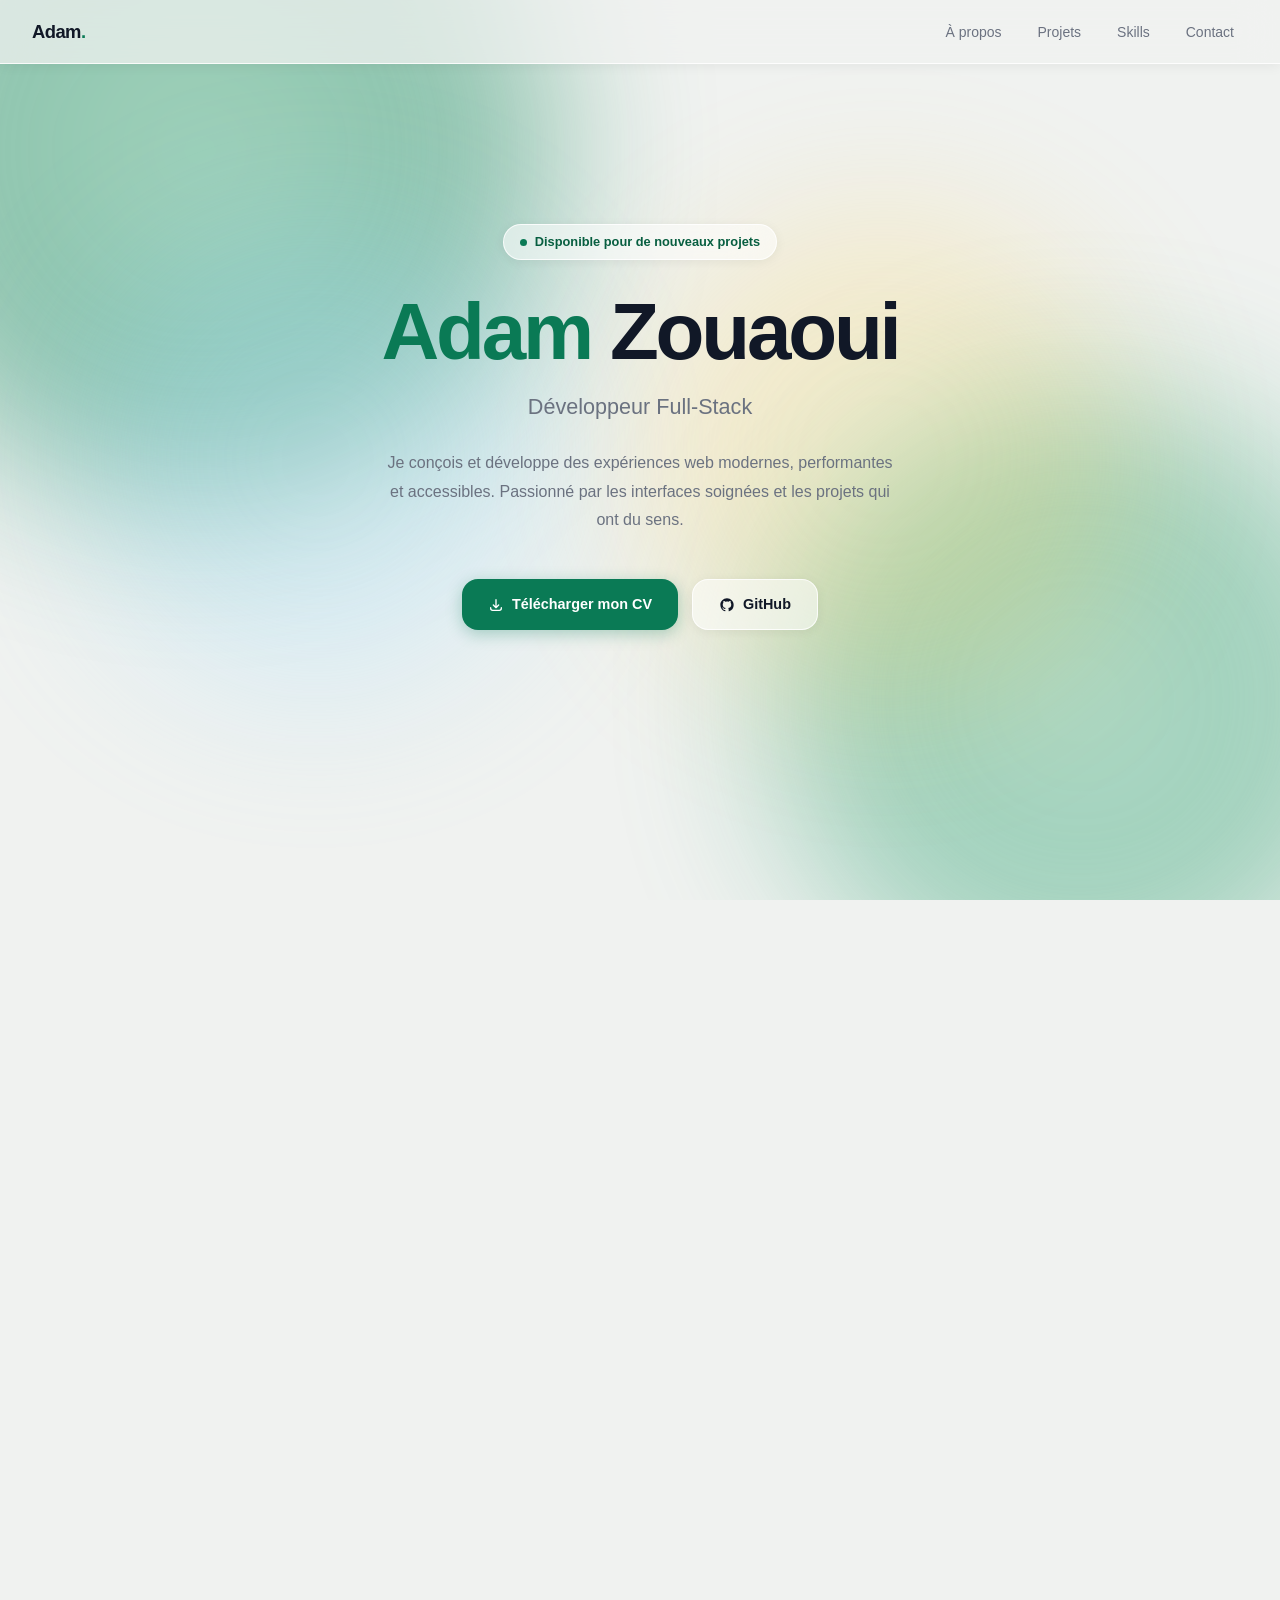
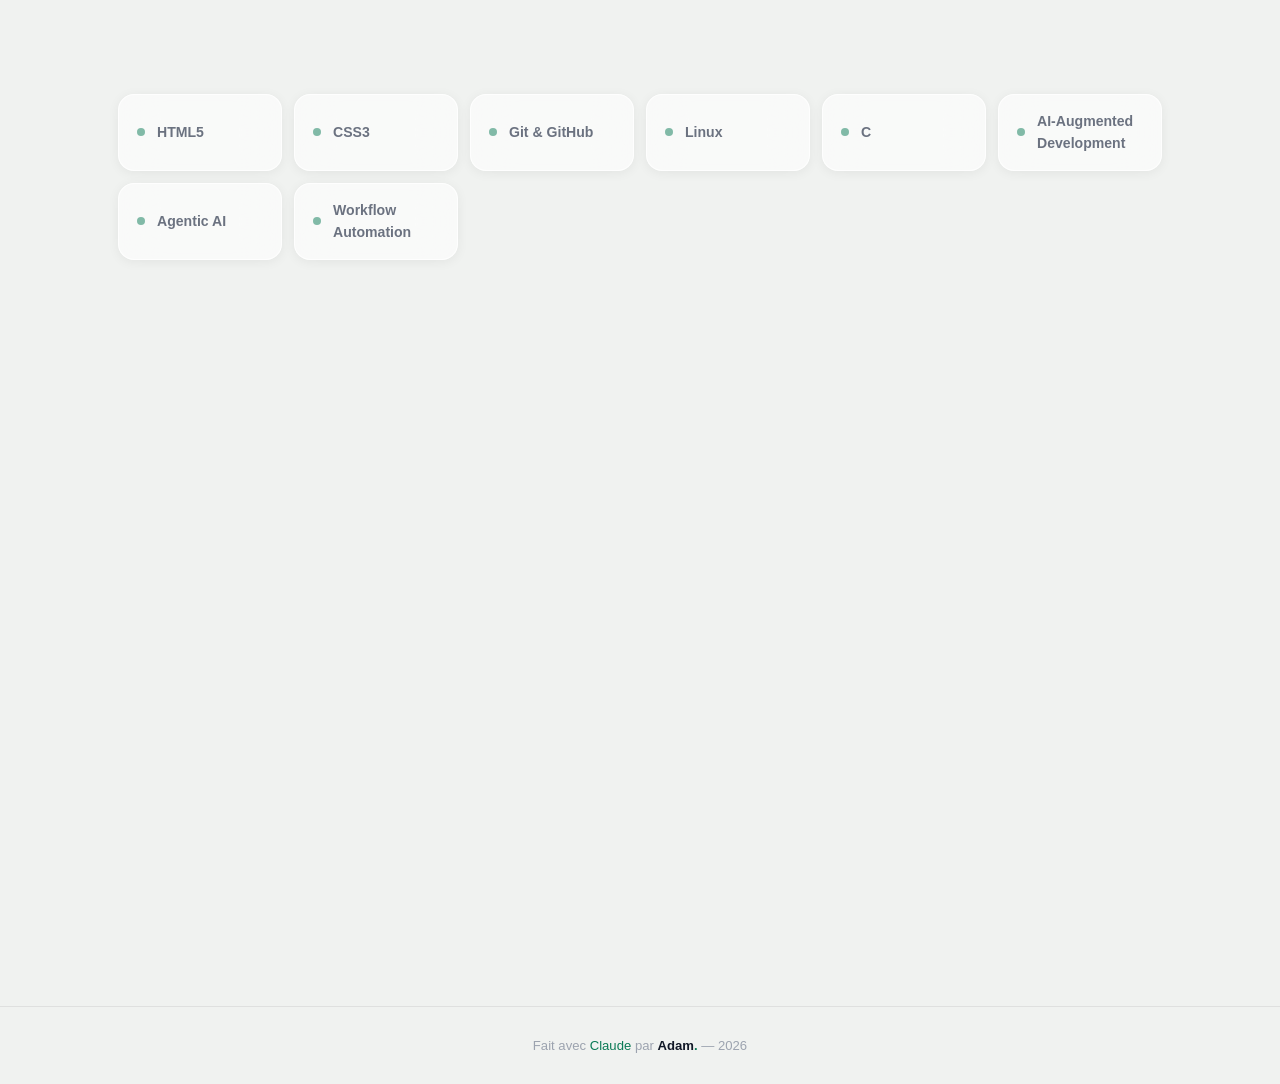
==== commit 1712d786: "Harmonize "Full-Stack" spelling across all hub files Co-Authored-By: Claude Sonnet 4.6 <noreply@anth" ====
--- a/index.html
+++ b/index.html
@@ -3,8 +3,8 @@
 <head>
   <meta charset="UTF-8" />
   <meta name="viewport" content="width=device-width, initial-scale=1.0" />
-  <title>Adam Zouaoui — Développeur FullStack & AI Engineer Augmented</title>
-  <meta name="description" content="Portfolio d'Adam Zouaoui, développeur FullStack et AI Engineer Augmented basé à Toulouse. Projets web, automatisation, systèmes multi-agents." />
+  <title>Adam Zouaoui — Développeur Full-Stack & AI Engineer Augmented</title>
+  <meta name="description" content="Portfolio d'Adam Zouaoui, développeur Full-Stack et AI Engineer Augmented basé à Toulouse. Projets web, automatisation, systèmes multi-agents." />
   <meta name="robots" content="index, follow" />
   <link rel="canonical" href="https://adamzou.fr/" />
   <link rel="icon" type="image/png" href="adot.png" />
@@ -18,16 +18,16 @@
   <!-- Open Graph -->
   <meta property="og:type" content="website" />
   <meta property="og:url" content="https://adamzou.fr/" />
-  <meta property="og:title" content="Adam Zouaoui — Développeur FullStack & AI Engineer Augmented" />
-  <meta property="og:description" content="Portfolio d'Adam Zouaoui, développeur FullStack et AI Engineer Augmented basé à Toulouse. Projets web, automatisation, systèmes multi-agents." />
+  <meta property="og:title" content="Adam Zouaoui — Développeur Full-Stack & AI Engineer Augmented" />
+  <meta property="og:description" content="Portfolio d'Adam Zouaoui, développeur Full-Stack et AI Engineer Augmented basé à Toulouse. Projets web, automatisation, systèmes multi-agents." />
   <meta property="og:image" content="https://adamzou.fr/og-image.png" />
   <meta property="og:locale" content="fr_FR" />
   <meta property="og:site_name" content="Adam Zouaoui" />
 
   <!-- Twitter Card -->
   <meta name="twitter:card" content="summary_large_image" />
-  <meta name="twitter:title" content="Adam Zouaoui — Développeur FullStack & AI Engineer Augmented" />
-  <meta name="twitter:description" content="Portfolio d'Adam Zouaoui, développeur FullStack et AI Engineer Augmented basé à Toulouse. Projets web, automatisation, systèmes multi-agents." />
+  <meta name="twitter:title" content="Adam Zouaoui — Développeur Full-Stack & AI Engineer Augmented" />
+  <meta name="twitter:description" content="Portfolio d'Adam Zouaoui, développeur Full-Stack et AI Engineer Augmented basé à Toulouse. Projets web, automatisation, systèmes multi-agents." />
   <meta name="twitter:image" content="https://adamzou.fr/og-image.png" />
 
   <!-- JSON-LD Schema.org Person -->
@@ -37,7 +37,7 @@
     "@type": "Person",
     "name": "Adam Zouaoui",
     "url": "https://adamzou.fr",
-    "jobTitle": "Développeur FullStack & AI Engineer Augmented",
+    "jobTitle": "Développeur Full-Stack & AI Engineer Augmented",
     "address": {
       "@type": "PostalAddress",
       "addressLocality": "Toulouse",
@@ -114,7 +114,7 @@
         </h1>
 
         <!-- Titre -->
-        <p class="hero-title">Développeur Web Full-Stack</p>
+        <p class="hero-title">Développeur Full-Stack</p>
 
         <!-- Courte bio -->
         <p class="hero-bio">
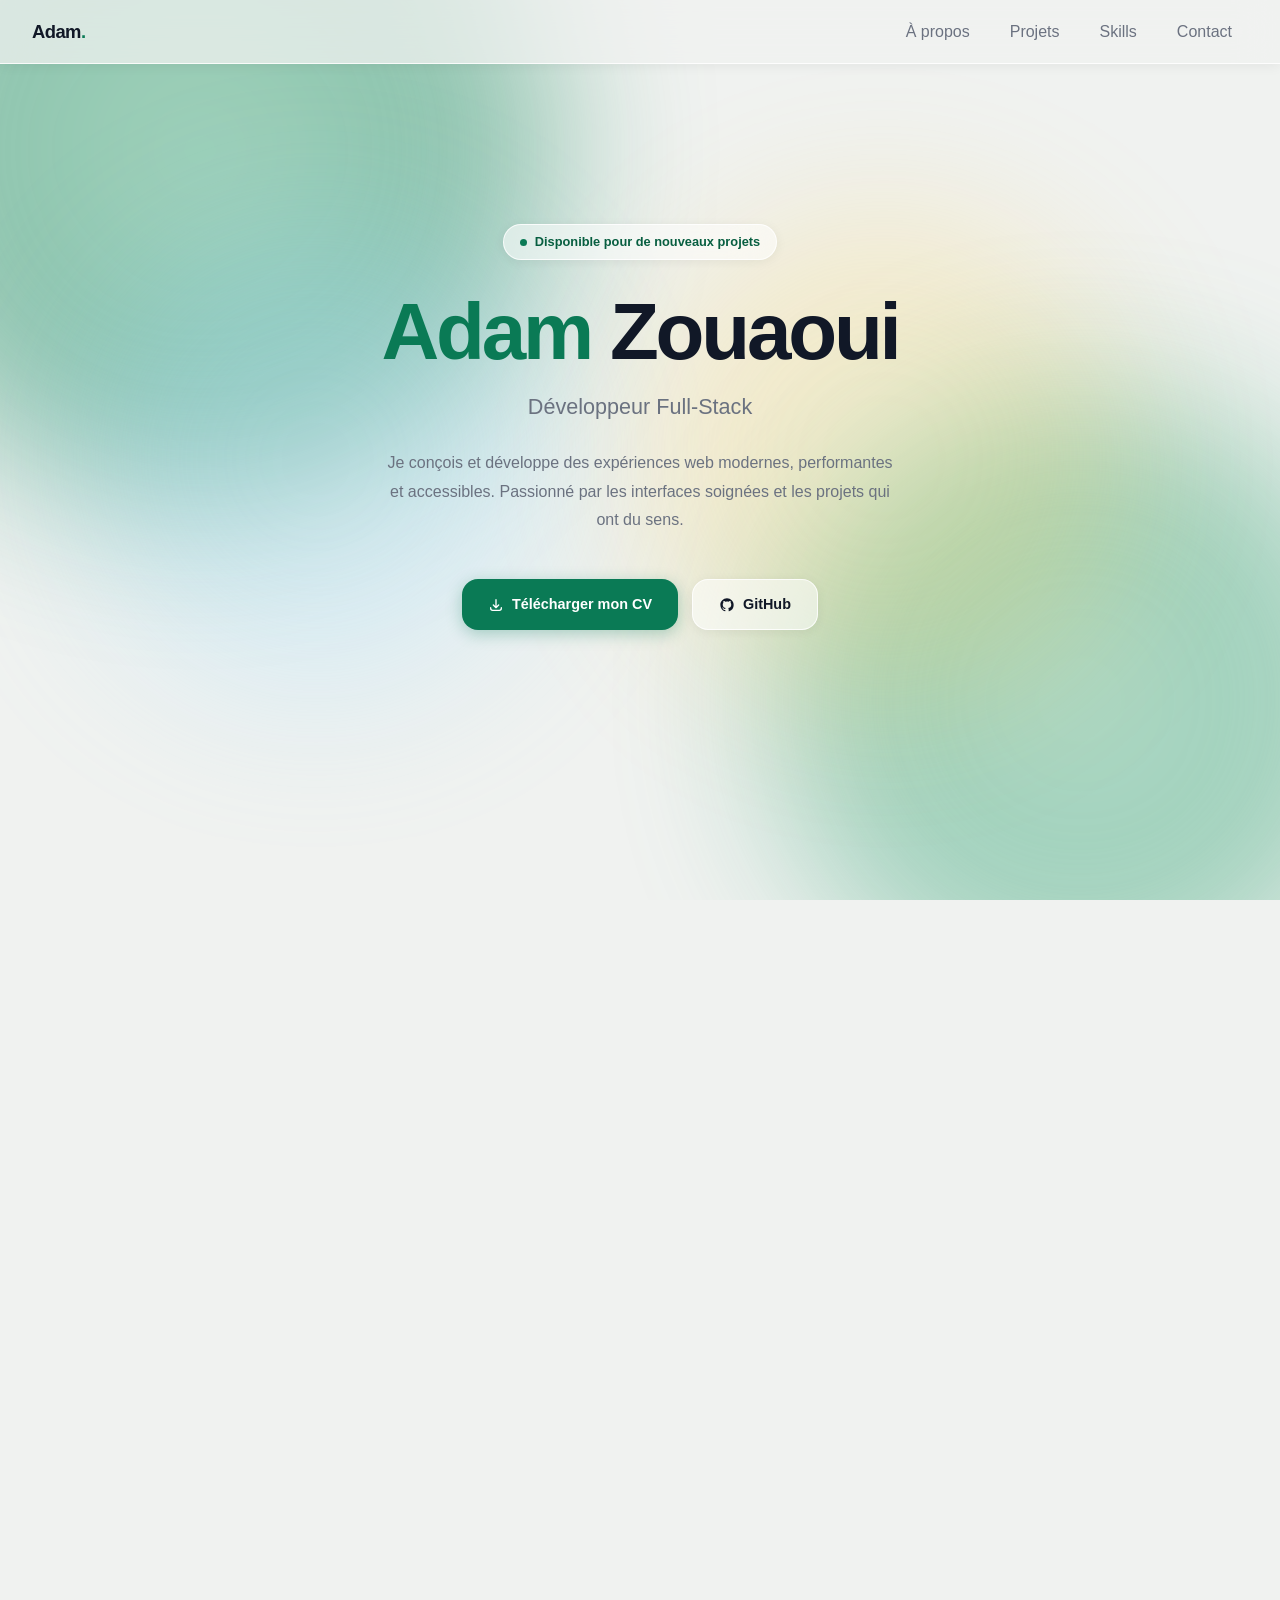
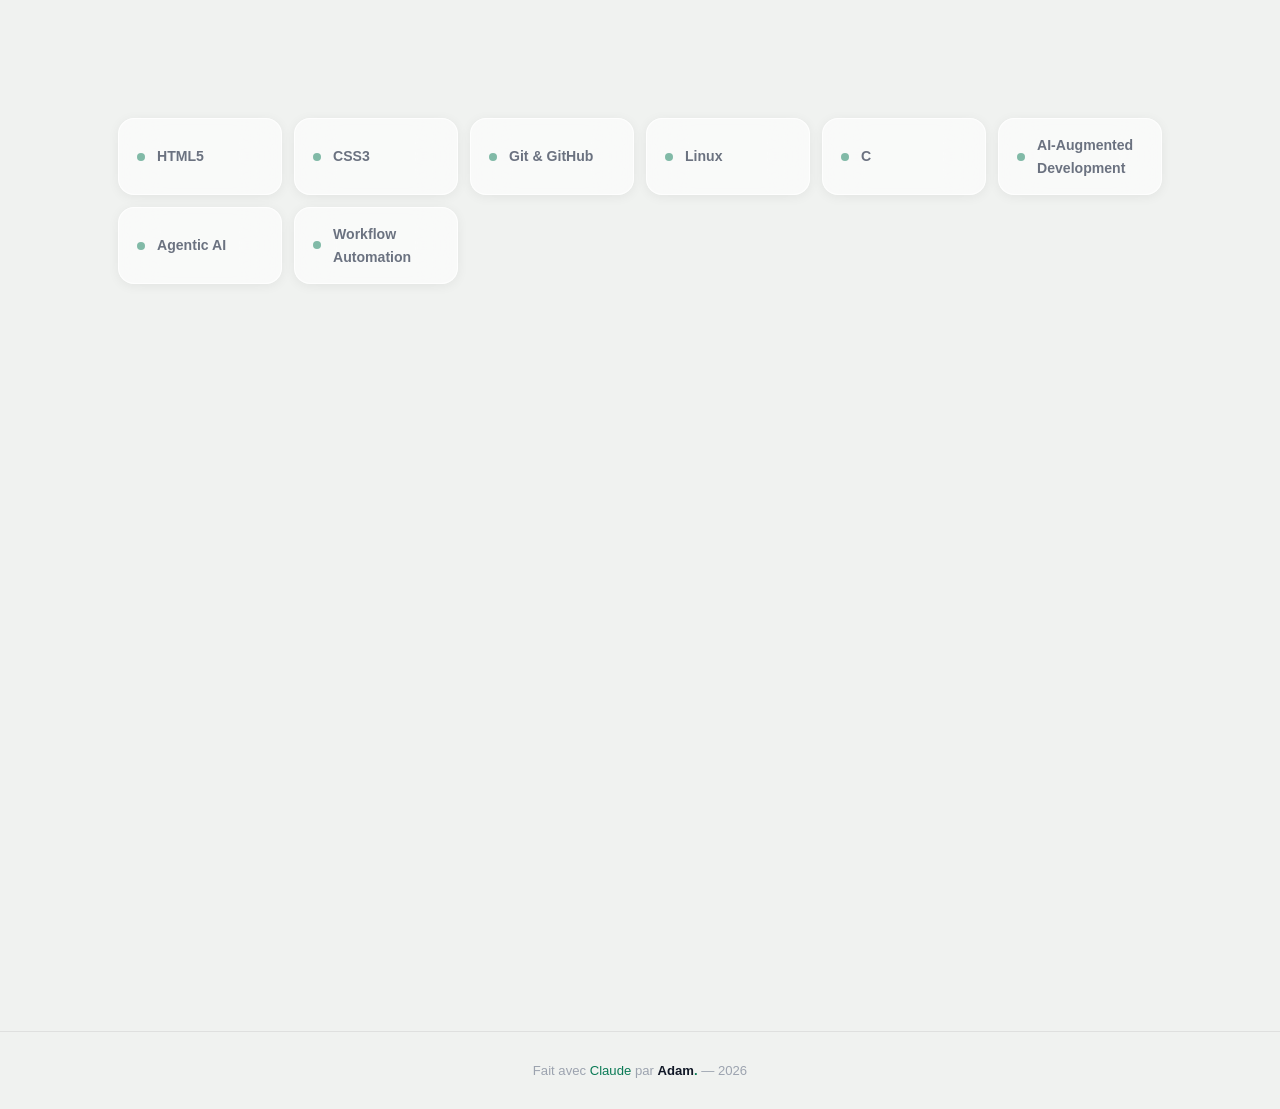
==== commit 78bb342b: "Add CIPHER project card (AI cybersecurity agent, WIP) Co-Authored-By: Claude Sonnet 4.6 <noreply@ant" ====
--- a/index.html
+++ b/index.html
@@ -376,6 +376,42 @@
           </div>
         </article>
 
+        <!-- Projet CIPHER -->
+        <article class="glass-card project-card reveal">
+          <div class="project-header">
+            <div class="project-icon">🔐</div>
+            <span class="badge-soon">
+              <svg width="10" height="10" viewBox="0 0 24 24" fill="none" stroke="currentColor" stroke-width="2.5">
+                <circle cx="12" cy="12" r="10"/><path d="M12 8v4l2 2"/>
+              </svg>
+              En cours
+            </span>
+          </div>
+
+          <h3 class="project-name">CIPHER</h3>
+
+          <p class="project-desc">
+            Agent IA en cybersécurité conçu en architecture agentique.
+            Analyse, détecte et répond aux menaces de manière autonome.
+          </p>
+
+          <div class="project-tags">
+            <span class="tag">Python</span>
+            <span class="tag">Agentic AI</span>
+            <span class="tag">Cybersécurité</span>
+            <span class="tag">Claude API</span>
+          </div>
+
+          <div class="project-links">
+            <a class="project-link disabled" aria-disabled="true" tabindex="-1">
+              <svg fill="none" viewBox="0 0 24 24" stroke="currentColor" stroke-width="2">
+                <path stroke-linecap="round" stroke-linejoin="round" d="M10 6H6a2 2 0 00-2 2v10a2 2 0 002 2h10a2 2 0 002-2v-4M14 4h6m0 0v6m0-6L10 14"/>
+              </svg>
+              Bientôt disponible
+            </a>
+          </div>
+        </article>
+
       </div>
     </div>
   </section>
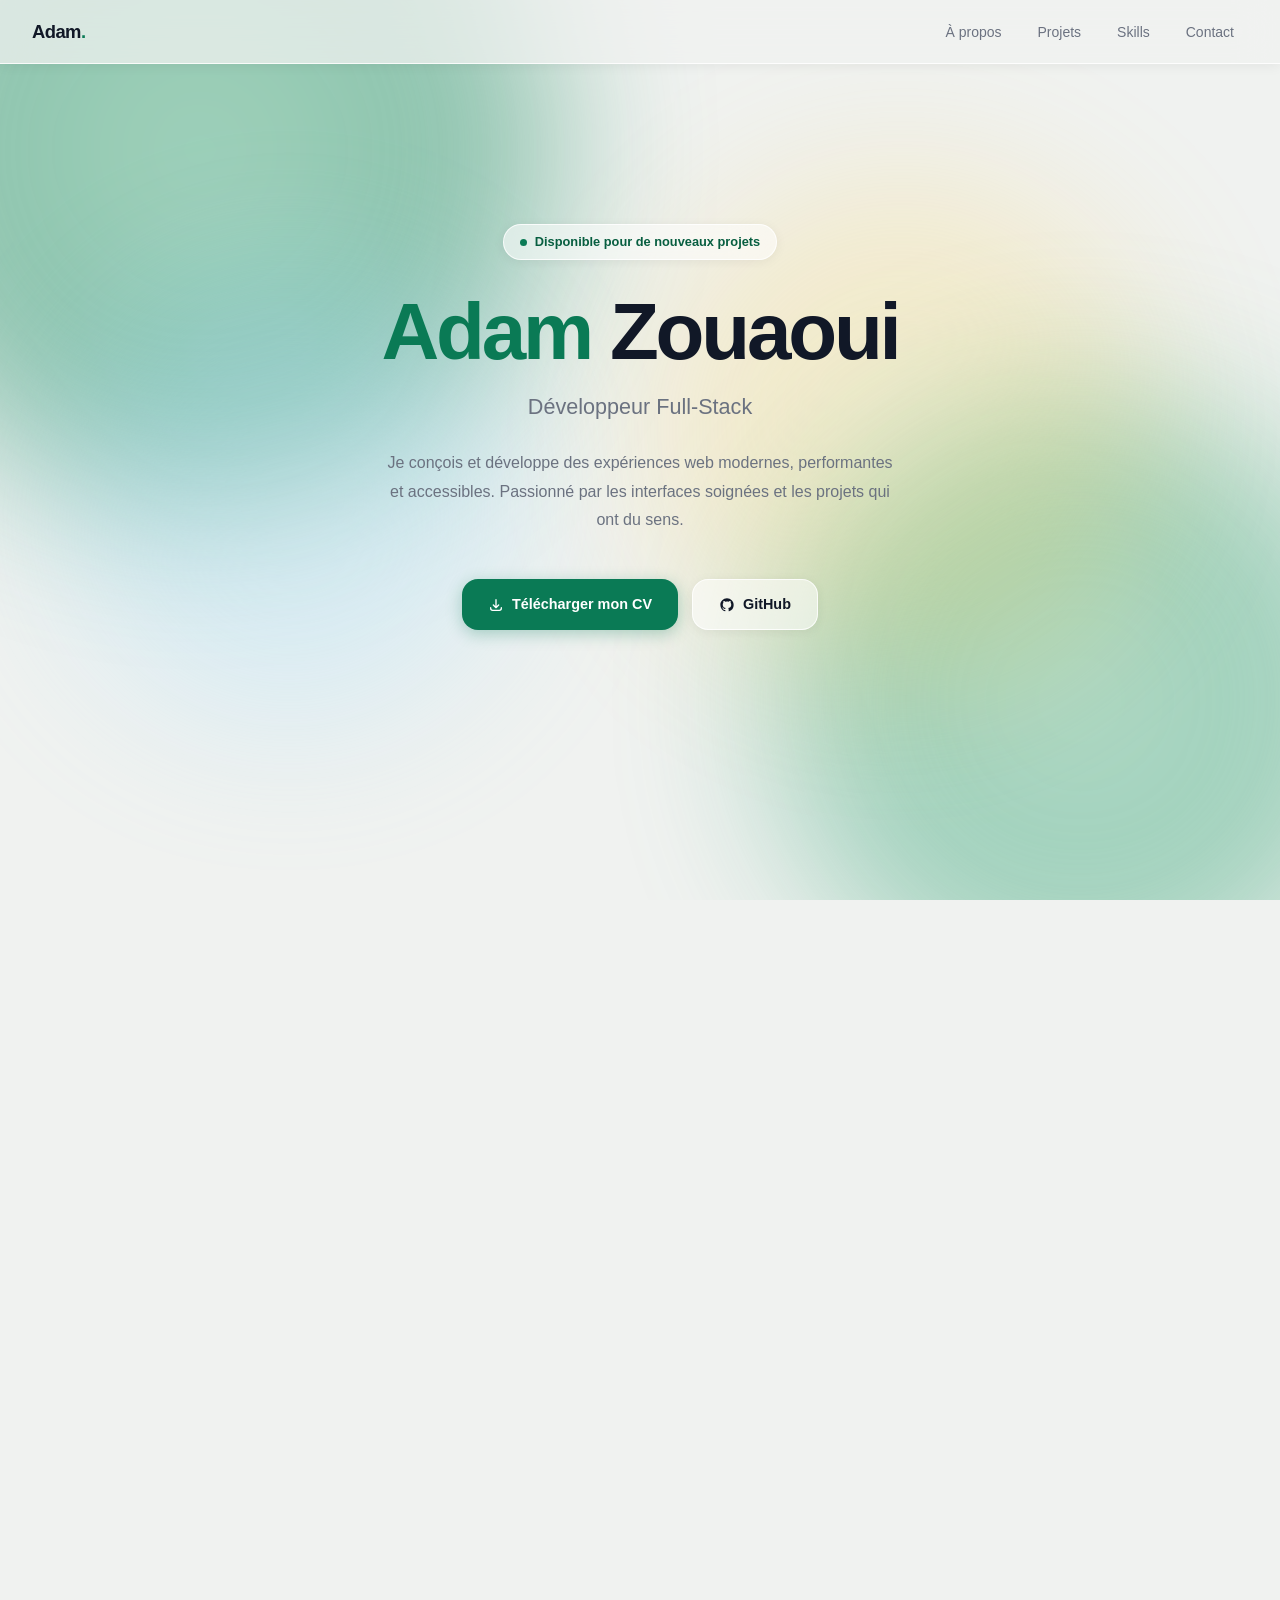
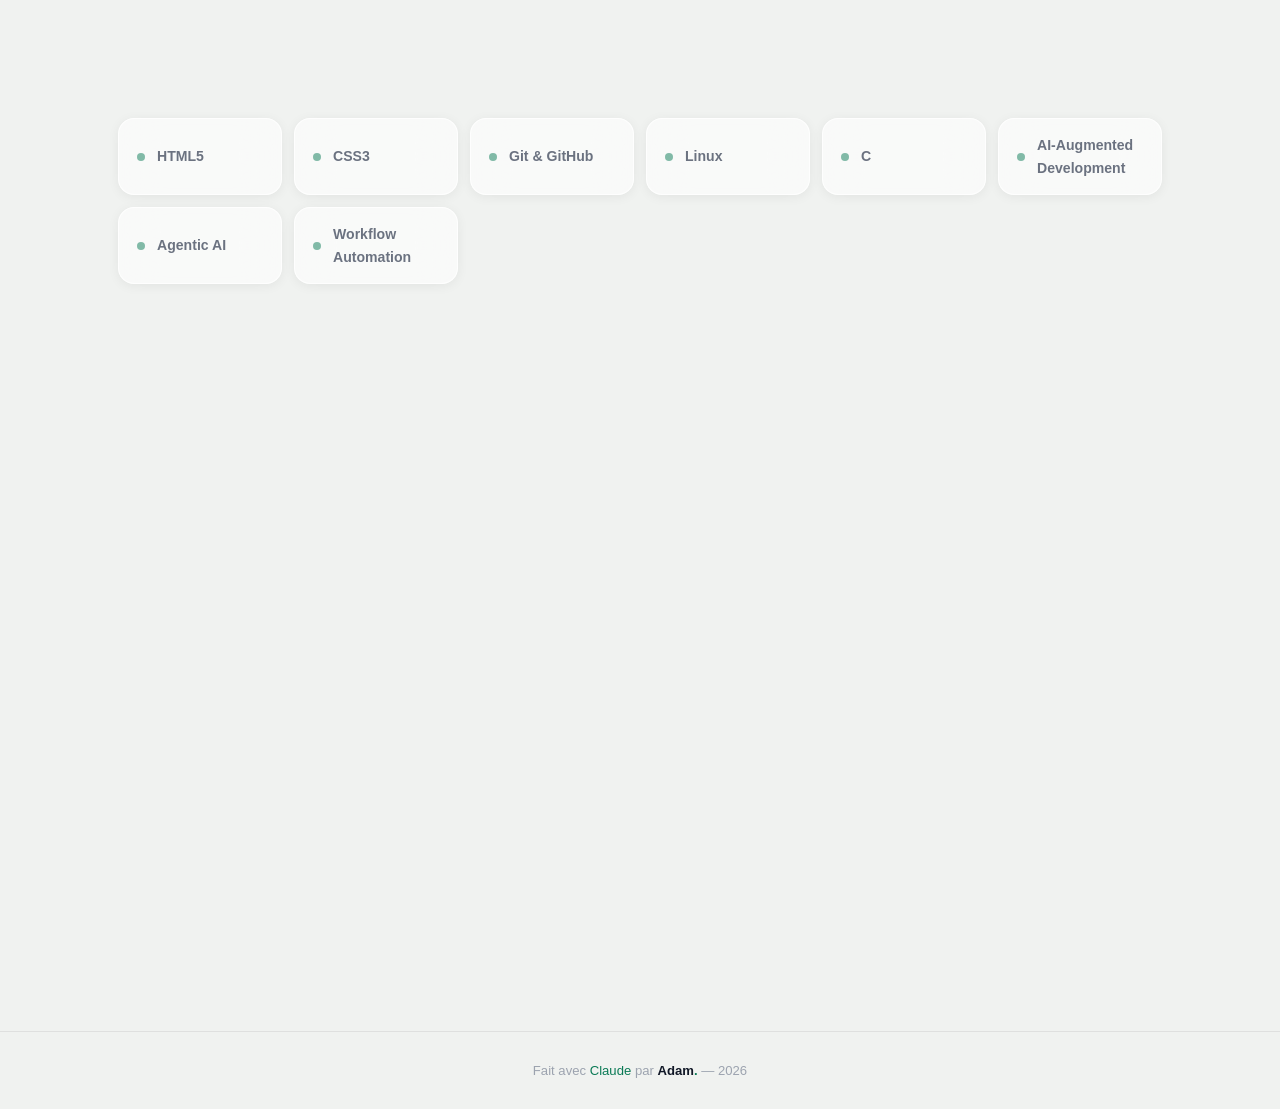
==== commit c112f68c: "Add bento grid layout with CIPHER as featured project Co-Authored-By: Claude Sonnet 4.6 <noreply@ant" ====
--- a/index.html
+++ b/index.html
@@ -56,6 +56,7 @@
   <link href="https://fonts.googleapis.com/css2?family=Outfit:wght@300;400;500;600;700;800&display=swap" rel="stylesheet" />
 
   <link rel="stylesheet" href="style.css" />
+  <link rel="stylesheet" href="bento.css" />
 </head>
 
 <body>
@@ -221,41 +222,40 @@
         <p class="section-desc">Des projets concrets, construits avec soin, du concept au déploiement.</p>
       </div>
 
-      <div class="projects-grid">
-
-        <!-- Projet nowindcity -->
-        <article class="glass-card project-card reveal">
+      <div class="bento-grid">
+
+        <!-- Projet CIPHER — FEATURED (2 cols) -->
+        <article class="glass-card project-card bento-featured reveal">
           <div class="project-header">
-            <div class="project-icon">🌬️</div>
-          </div>
-
-          <h3 class="project-name">nowindcity</h3>
+            <div class="project-icon">🔐</div>
+            <span class="badge-soon">
+              <svg width="10" height="10" viewBox="0 0 24 24" fill="none" stroke="currentColor" stroke-width="2.5">
+                <circle cx="12" cy="12" r="10"/><path d="M12 8v4l2 2"/>
+              </svg>
+              En cours
+            </span>
+          </div>
+
+          <h3 class="project-name">CIPHER</h3>
 
           <p class="project-desc">
-            Carte interactive des villes françaises les moins venteuses.
-            Trouve ton refuge idéal contre le vent grâce aux données météo en temps réel.
+            Agent IA en cybersécurité conçu en architecture agentique.
+            Analyse, détecte et répond aux menaces de manière autonome.
           </p>
 
           <div class="project-tags">
-            <span class="tag">HTML</span>
-            <span class="tag">CSS</span>
-            <span class="tag">JavaScript</span>
-            <span class="tag">Leaflet.js</span>
-            <span class="tag">Open-Meteo API</span>
+            <span class="tag">Python</span>
+            <span class="tag">Agentic AI</span>
+            <span class="tag">Cybersécurité</span>
+            <span class="tag">Claude API</span>
           </div>
 
           <div class="project-links">
-            <a href="https://nowindcity.adamzou.fr" target="_blank" rel="noopener noreferrer" class="project-link">
+            <a class="project-link disabled" aria-disabled="true" tabindex="-1">
               <svg fill="none" viewBox="0 0 24 24" stroke="currentColor" stroke-width="2">
                 <path stroke-linecap="round" stroke-linejoin="round" d="M10 6H6a2 2 0 00-2 2v10a2 2 0 002 2h10a2 2 0 002-2v-4M14 4h6m0 0v6m0-6L10 14"/>
               </svg>
-              nowindcity.adamzou.fr
-            </a>
-            <a href="https://github.com/Adamzou-lab/nowindcity" target="_blank" rel="noopener noreferrer" class="project-link">
-              <svg viewBox="0 0 24 24" fill="currentColor">
-                <path d="M12 2C6.477 2 2 6.484 2 12.017c0 4.425 2.865 8.18 6.839 9.504.5.092.682-.217.682-.483 0-.237-.008-.868-.013-1.703-2.782.605-3.369-1.343-3.369-1.343-.454-1.158-1.11-1.466-1.11-1.466-.908-.62.069-.608.069-.608 1.003.07 1.531 1.032 1.531 1.032.892 1.53 2.341 1.088 2.91.832.092-.647.35-1.088.636-1.338-2.22-.253-4.555-1.113-4.555-4.951 0-1.093.39-1.988 1.029-2.688-.103-.253-.446-1.272.098-2.65 0 0 .84-.27 2.75 1.026A9.564 9.564 0 0112 6.844c.85.004 1.705.115 2.504.337 1.909-1.296 2.747-1.027 2.747-1.027.546 1.379.202 2.398.1 2.651.64.7 1.028 1.595 1.028 2.688 0 3.848-2.339 4.695-4.566 4.943.359.309.678.92.678 1.855 0 1.338-.012 2.419-.012 2.745 0 .268.18.58.688.482A10.019 10.019 0 0022 12.017C22 6.484 17.522 2 12 2z"/>
-              </svg>
-              Voir le code
+              Bientôt disponible
             </a>
           </div>
         </article>
@@ -376,38 +376,39 @@
           </div>
         </article>
 
-        <!-- Projet CIPHER -->
+        <!-- Projet nowindcity -->
         <article class="glass-card project-card reveal">
           <div class="project-header">
-            <div class="project-icon">🔐</div>
-            <span class="badge-soon">
-              <svg width="10" height="10" viewBox="0 0 24 24" fill="none" stroke="currentColor" stroke-width="2.5">
-                <circle cx="12" cy="12" r="10"/><path d="M12 8v4l2 2"/>
-              </svg>
-              En cours
-            </span>
-          </div>
-
-          <h3 class="project-name">CIPHER</h3>
+            <div class="project-icon">🌬️</div>
+          </div>
+
+          <h3 class="project-name">nowindcity</h3>
 
           <p class="project-desc">
-            Agent IA en cybersécurité conçu en architecture agentique.
-            Analyse, détecte et répond aux menaces de manière autonome.
+            Carte interactive des villes françaises les moins venteuses.
+            Trouve ton refuge idéal contre le vent grâce aux données météo en temps réel.
           </p>
 
           <div class="project-tags">
-            <span class="tag">Python</span>
-            <span class="tag">Agentic AI</span>
-            <span class="tag">Cybersécurité</span>
-            <span class="tag">Claude API</span>
+            <span class="tag">HTML</span>
+            <span class="tag">CSS</span>
+            <span class="tag">JavaScript</span>
+            <span class="tag">Leaflet.js</span>
+            <span class="tag">Open-Meteo API</span>
           </div>
 
           <div class="project-links">
-            <a class="project-link disabled" aria-disabled="true" tabindex="-1">
+            <a href="https://nowindcity.adamzou.fr" target="_blank" rel="noopener noreferrer" class="project-link">
               <svg fill="none" viewBox="0 0 24 24" stroke="currentColor" stroke-width="2">
                 <path stroke-linecap="round" stroke-linejoin="round" d="M10 6H6a2 2 0 00-2 2v10a2 2 0 002 2h10a2 2 0 002-2v-4M14 4h6m0 0v6m0-6L10 14"/>
               </svg>
-              Bientôt disponible
+              nowindcity.adamzou.fr
+            </a>
+            <a href="https://github.com/Adamzou-lab/nowindcity" target="_blank" rel="noopener noreferrer" class="project-link">
+              <svg viewBox="0 0 24 24" fill="currentColor">
+                <path d="M12 2C6.477 2 2 6.484 2 12.017c0 4.425 2.865 8.18 6.839 9.504.5.092.682-.217.682-.483 0-.237-.008-.868-.013-1.703-2.782.605-3.369-1.343-3.369-1.343-.454-1.158-1.11-1.466-1.11-1.466-.908-.62.069-.608.069-.608 1.003.07 1.531 1.032 1.531 1.032.892 1.53 2.341 1.088 2.91.832.092-.647.35-1.088.636-1.338-2.22-.253-4.555-1.113-4.555-4.951 0-1.093.39-1.988 1.029-2.688-.103-.253-.446-1.272.098-2.65 0 0 .84-.27 2.75 1.026A9.564 9.564 0 0112 6.844c.85.004 1.705.115 2.504.337 1.909-1.296 2.747-1.027 2.747-1.027.546 1.379.202 2.398.1 2.651.64.7 1.028 1.595 1.028 2.688 0 3.848-2.339 4.695-4.566 4.943.359.309.678.92.678 1.855 0 1.338-.012 2.419-.012 2.745 0 .268.18.58.688.482A10.019 10.019 0 0022 12.017C22 6.484 17.522 2 12 2z"/>
+              </svg>
+              Voir le code
             </a>
           </div>
         </article>
--- a/bento.css
+++ b/bento.css
@@ -0,0 +1,45 @@
+.bento-grid {
+  display: grid;
+  grid-template-columns: repeat(3, 1fr);
+  gap: 22px;
+}
+
+.bento-featured {
+  grid-column: span 2;
+  position: relative;
+  overflow: hidden;
+  border-color: rgba(10,122,85,0.3);
+  background: linear-gradient(135deg, rgba(255,255,255,0.72), rgba(255,255,255,0.5));
+}
+
+.bento-featured::after {
+  content: '';
+  position: absolute;
+  bottom: -90px;
+  right: -90px;
+  width: 260px;
+  height: 260px;
+  background: radial-gradient(circle, rgba(10,122,85,0.15), transparent 70%);
+  border-radius: 50%;
+  pointer-events: none;
+}
+
+.bento-featured .project-name { font-size: 1.55rem; }
+.bento-featured .project-desc { font-size: 0.95rem; }
+
+.bento-featured .project-icon {
+  width: 56px;
+  height: 56px;
+  font-size: 1.55rem;
+}
+
+@media (max-width: 900px) {
+  .bento-grid { grid-template-columns: 1fr 1fr; }
+  .bento-featured { grid-column: span 2; }
+}
+
+@media (max-width: 440px) {
+  .bento-grid { grid-template-columns: 1fr; }
+  .bento-featured { grid-column: span 1; }
+  .bento-featured .project-name { font-size: 1.2rem; }
+}
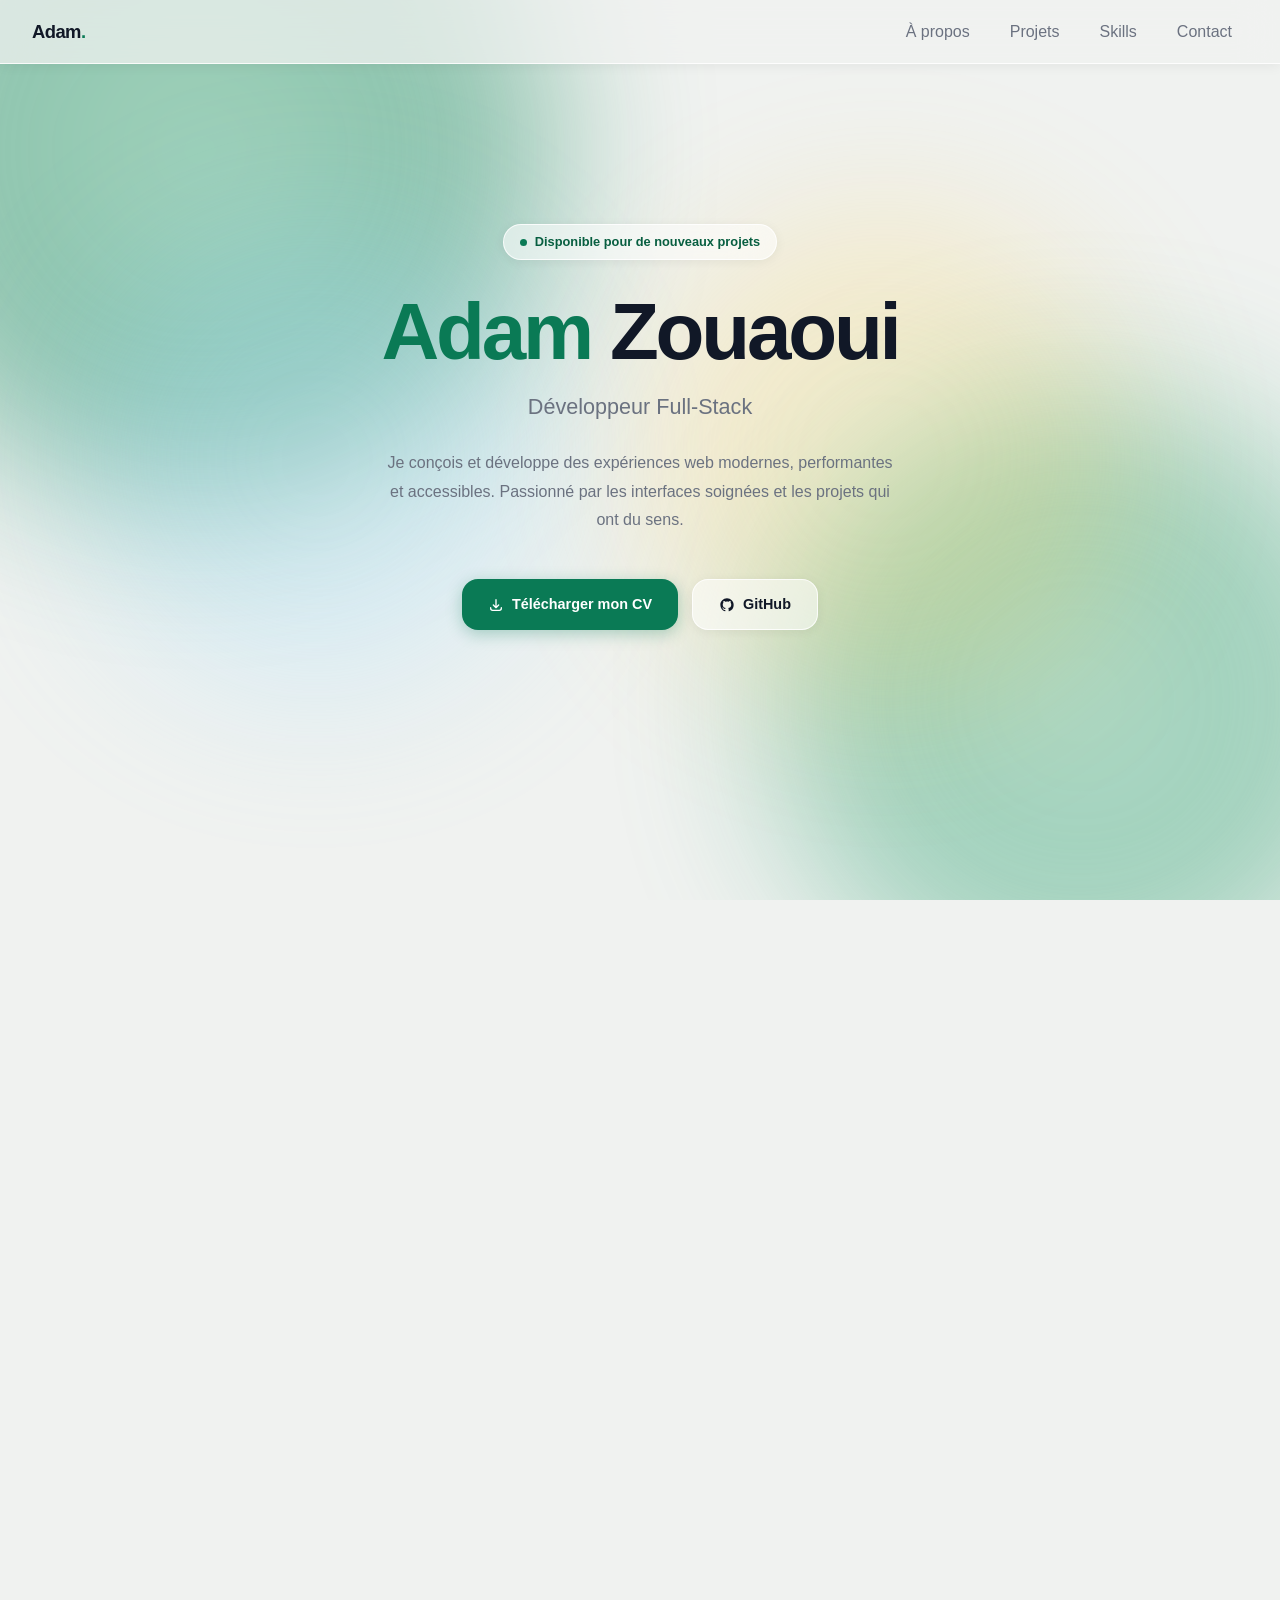
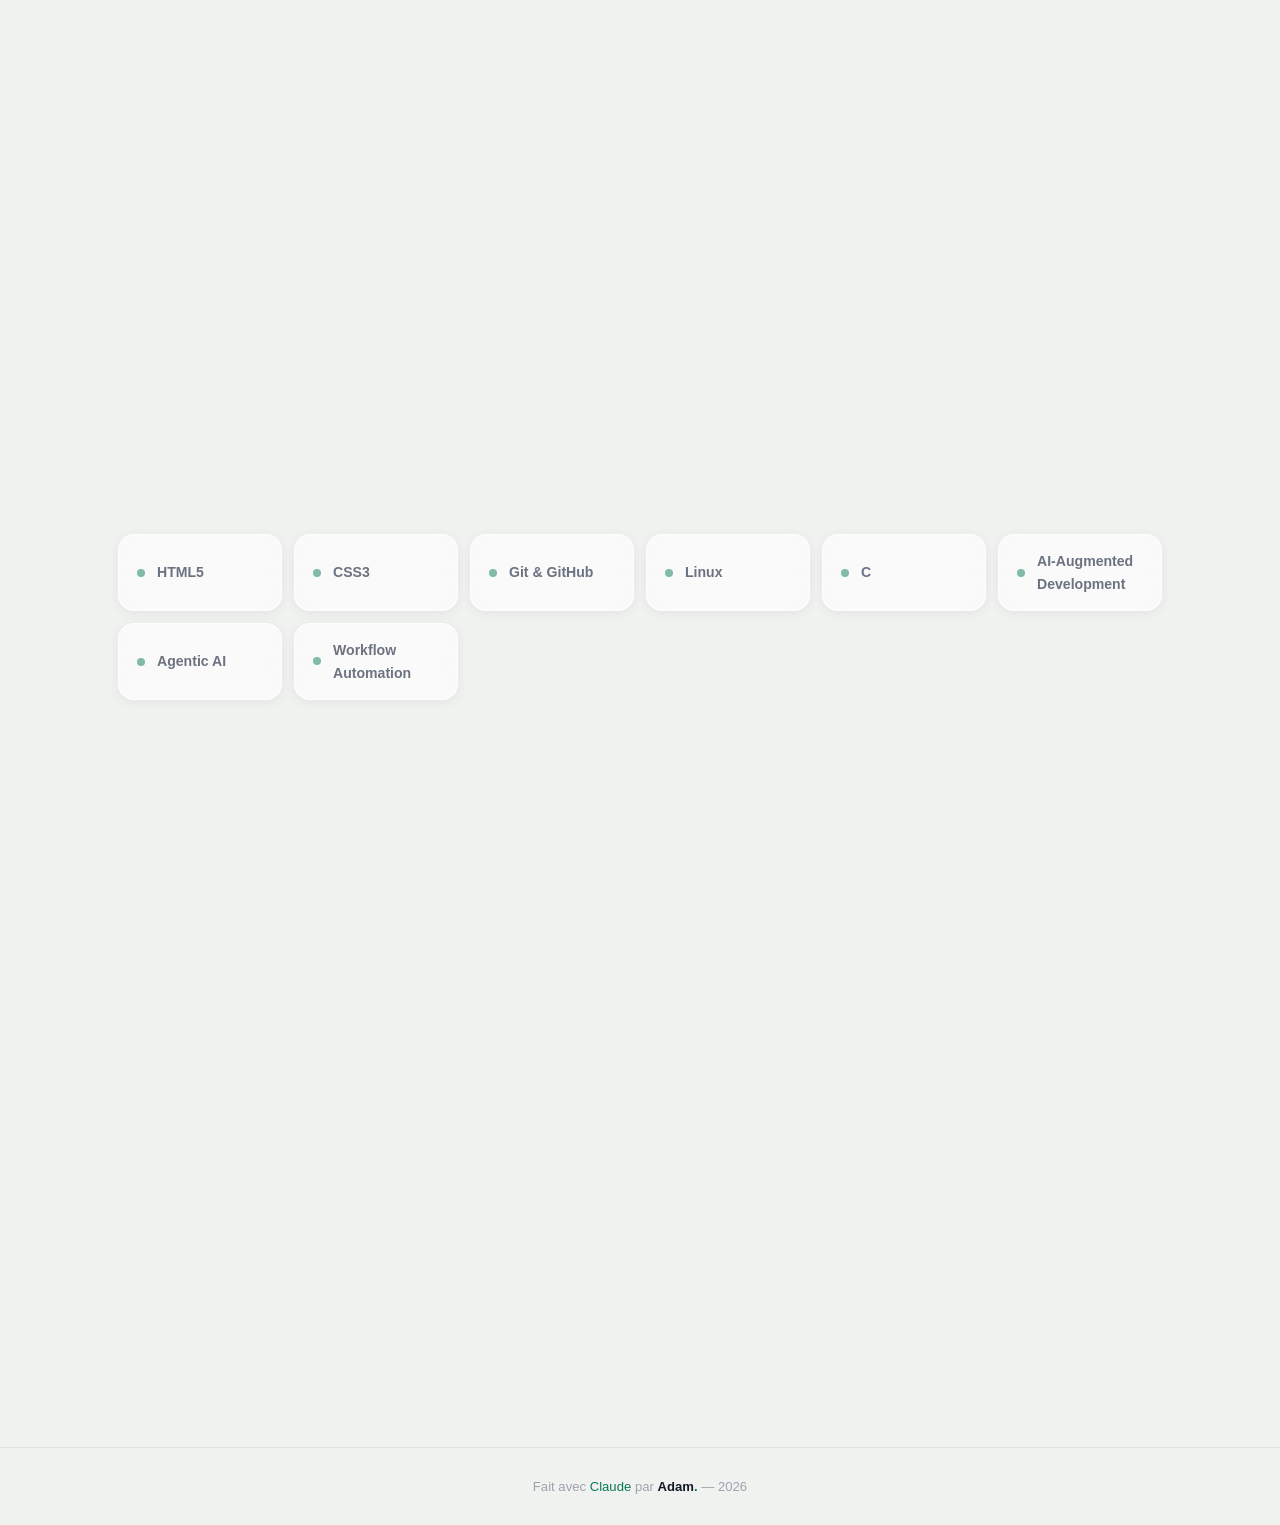
==== commit dfbc9698: "feat: add PDF → MD project card Co-Authored-By: Claude Sonnet 4.6 <noreply@anthropic.com>" ====
--- a/index.html
+++ b/index.html
@@ -376,6 +376,42 @@
           </div>
         </article>
 
+        <!-- Projet PDF → MD -->
+        <article class="glass-card project-card reveal">
+          <div class="project-header">
+            <div class="project-icon">📄</div>
+          </div>
+
+          <h3 class="project-name">PDF → MD</h3>
+
+          <p class="project-desc">
+            Convertisseur de PDF vers Markdown 100% navigateur.
+            Aucune donnée envoyée au serveur — tout se passe en local.
+          </p>
+
+          <div class="project-tags">
+            <span class="tag">JavaScript</span>
+            <span class="tag">PDF.js</span>
+            <span class="tag">HTML</span>
+            <span class="tag">CSS</span>
+          </div>
+
+          <div class="project-links">
+            <a class="project-link disabled" aria-disabled="true" tabindex="-1">
+              <svg fill="none" viewBox="0 0 24 24" stroke="currentColor" stroke-width="2">
+                <path stroke-linecap="round" stroke-linejoin="round" d="M10 6H6a2 2 0 00-2 2v10a2 2 0 002 2h10a2 2 0 002-2v-4M14 4h6m0 0v6m0-6L10 14"/>
+              </svg>
+              pdftomd.adamzou.fr
+            </a>
+            <a href="https://github.com/Adamzou-lab/pdftomd" target="_blank" rel="noopener noreferrer" class="project-link">
+              <svg viewBox="0 0 24 24" fill="currentColor">
+                <path d="M12 0C5.37 0 0 5.37 0 12c0 5.31 3.435 9.795 8.205 11.385.6.105.825-.255.825-.57 0-.285-.015-1.23-.015-2.235-3.015.555-3.795-.735-4.035-1.41-.135-.345-.72-1.41-1.23-1.695-.42-.225-1.02-.78-.015-.795.945-.015 1.62.87 1.845 1.23 1.08 1.815 2.805 1.305 3.495.99.105-.78.42-1.305.765-1.605-2.67-.3-5.46-1.335-5.46-5.925 0-1.305.465-2.385 1.23-3.225-.12-.3-.54-1.53.12-3.18 0 0 1.005-.315 3.3 1.23.96-.27 1.98-.405 3-.405s2.04.135 3 .405c2.295-1.56 3.3-1.23 3.3-1.23.66 1.65.24 2.88.12 3.18.765.84 1.23 1.905 1.23 3.225 0 4.605-2.805 5.625-5.475 5.925.435.375.81 1.095.81 2.22 0 1.605-.015 2.895-.015 3.3 0 .315.225.69.825.57A12.02 12.02 0 0024 12c0-6.63-5.37-12-12-12z"/>
+              </svg>
+              Voir le code
+            </a>
+          </div>
+        </article>
+
         <!-- Projet nowindcity -->
         <article class="glass-card project-card reveal">
           <div class="project-header">
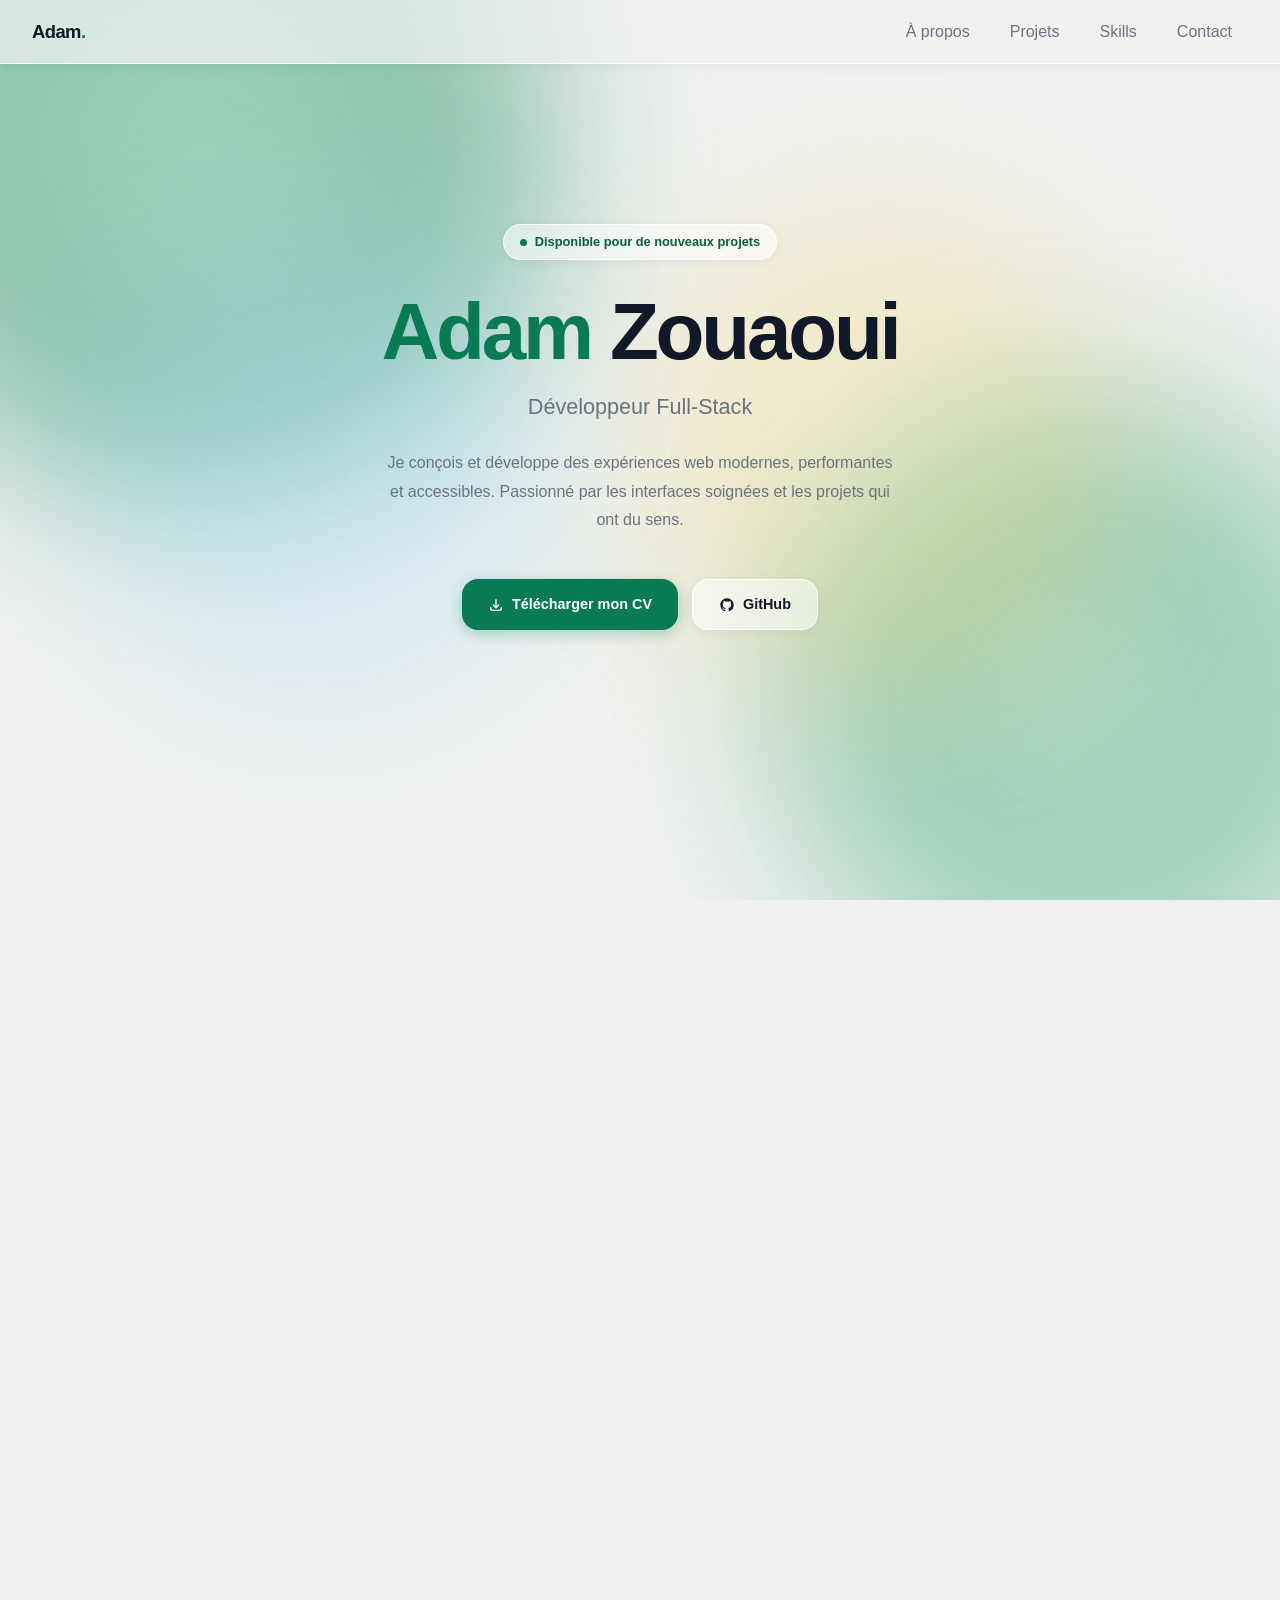
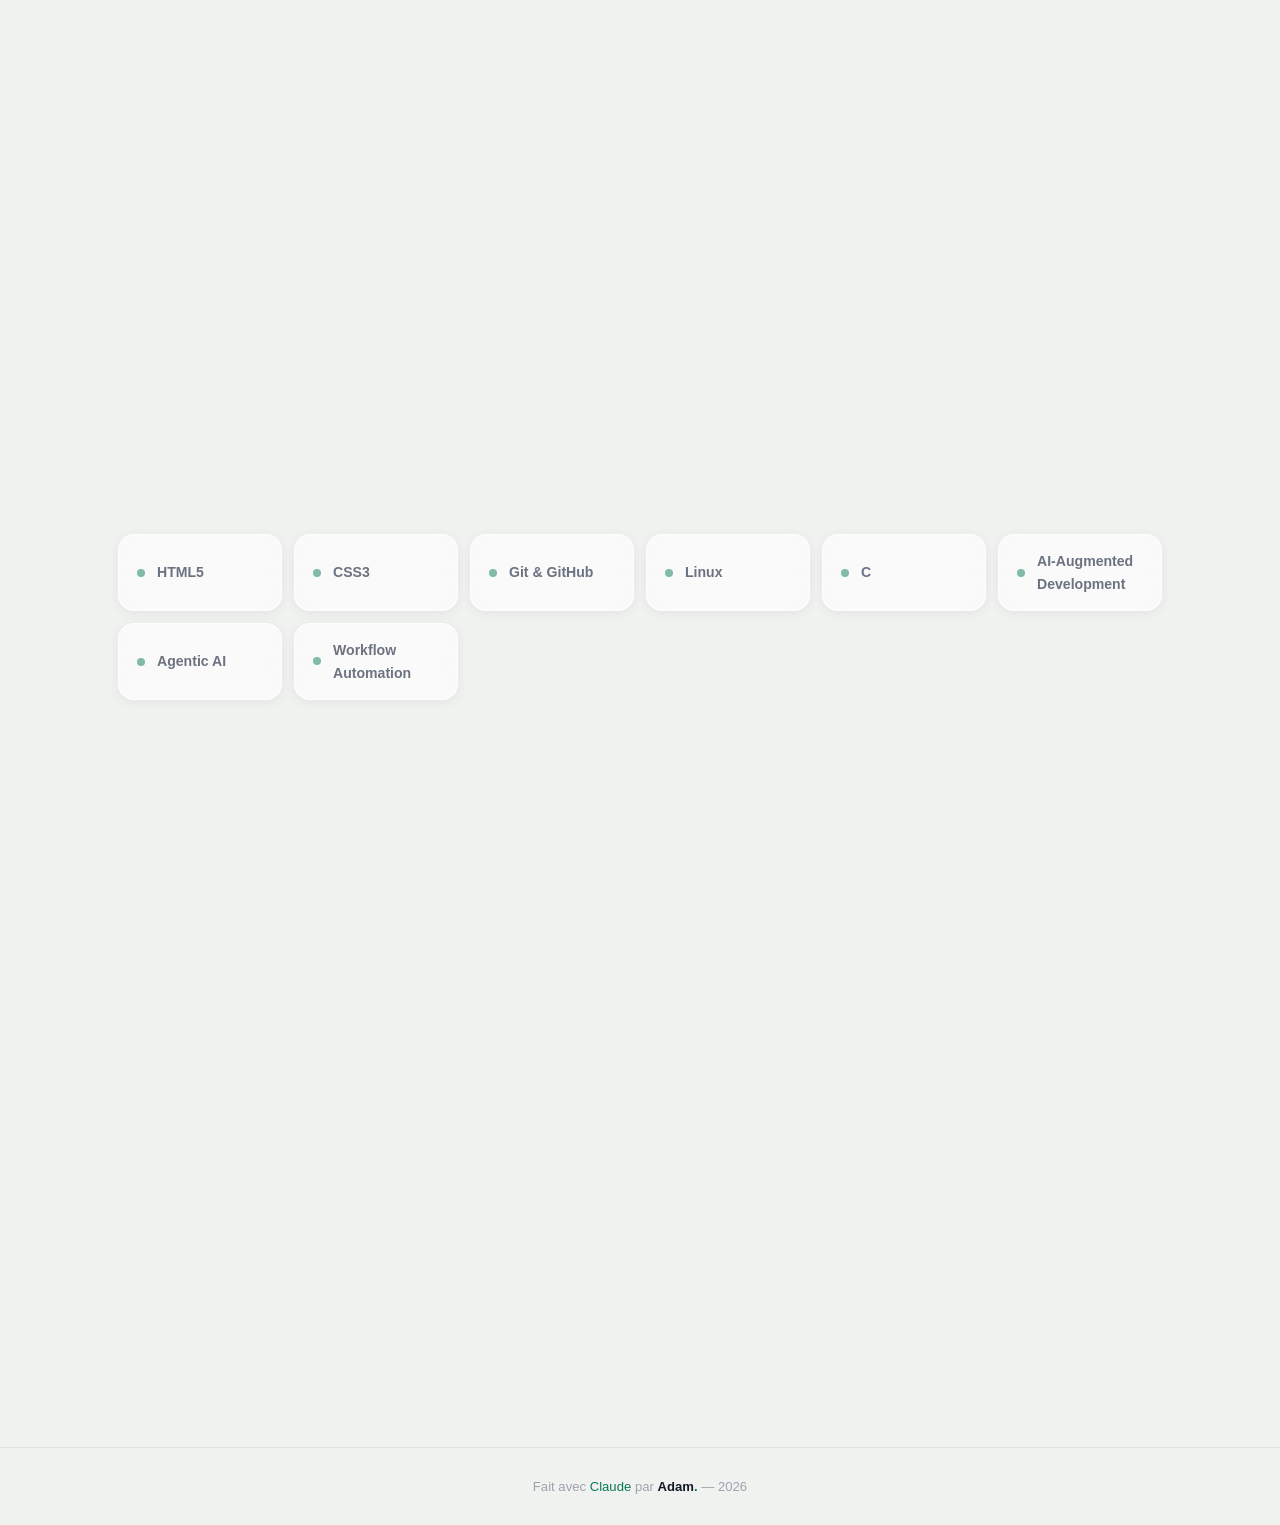
==== commit bcdedb4e: "feat: enable pdftomd.adamzou.fr link Co-Authored-By: Claude Sonnet 4.6 <noreply@anthropic.com>" ====
--- a/index.html
+++ b/index.html
@@ -397,7 +397,7 @@
           </div>
 
           <div class="project-links">
-            <a class="project-link disabled" aria-disabled="true" tabindex="-1">
+            <a href="https://pdftomd.adamzou.fr" target="_blank" rel="noopener noreferrer" class="project-link">
               <svg fill="none" viewBox="0 0 24 24" stroke="currentColor" stroke-width="2">
                 <path stroke-linecap="round" stroke-linejoin="round" d="M10 6H6a2 2 0 00-2 2v10a2 2 0 002 2h10a2 2 0 002-2v-4M14 4h6m0 0v6m0-6L10 14"/>
               </svg>
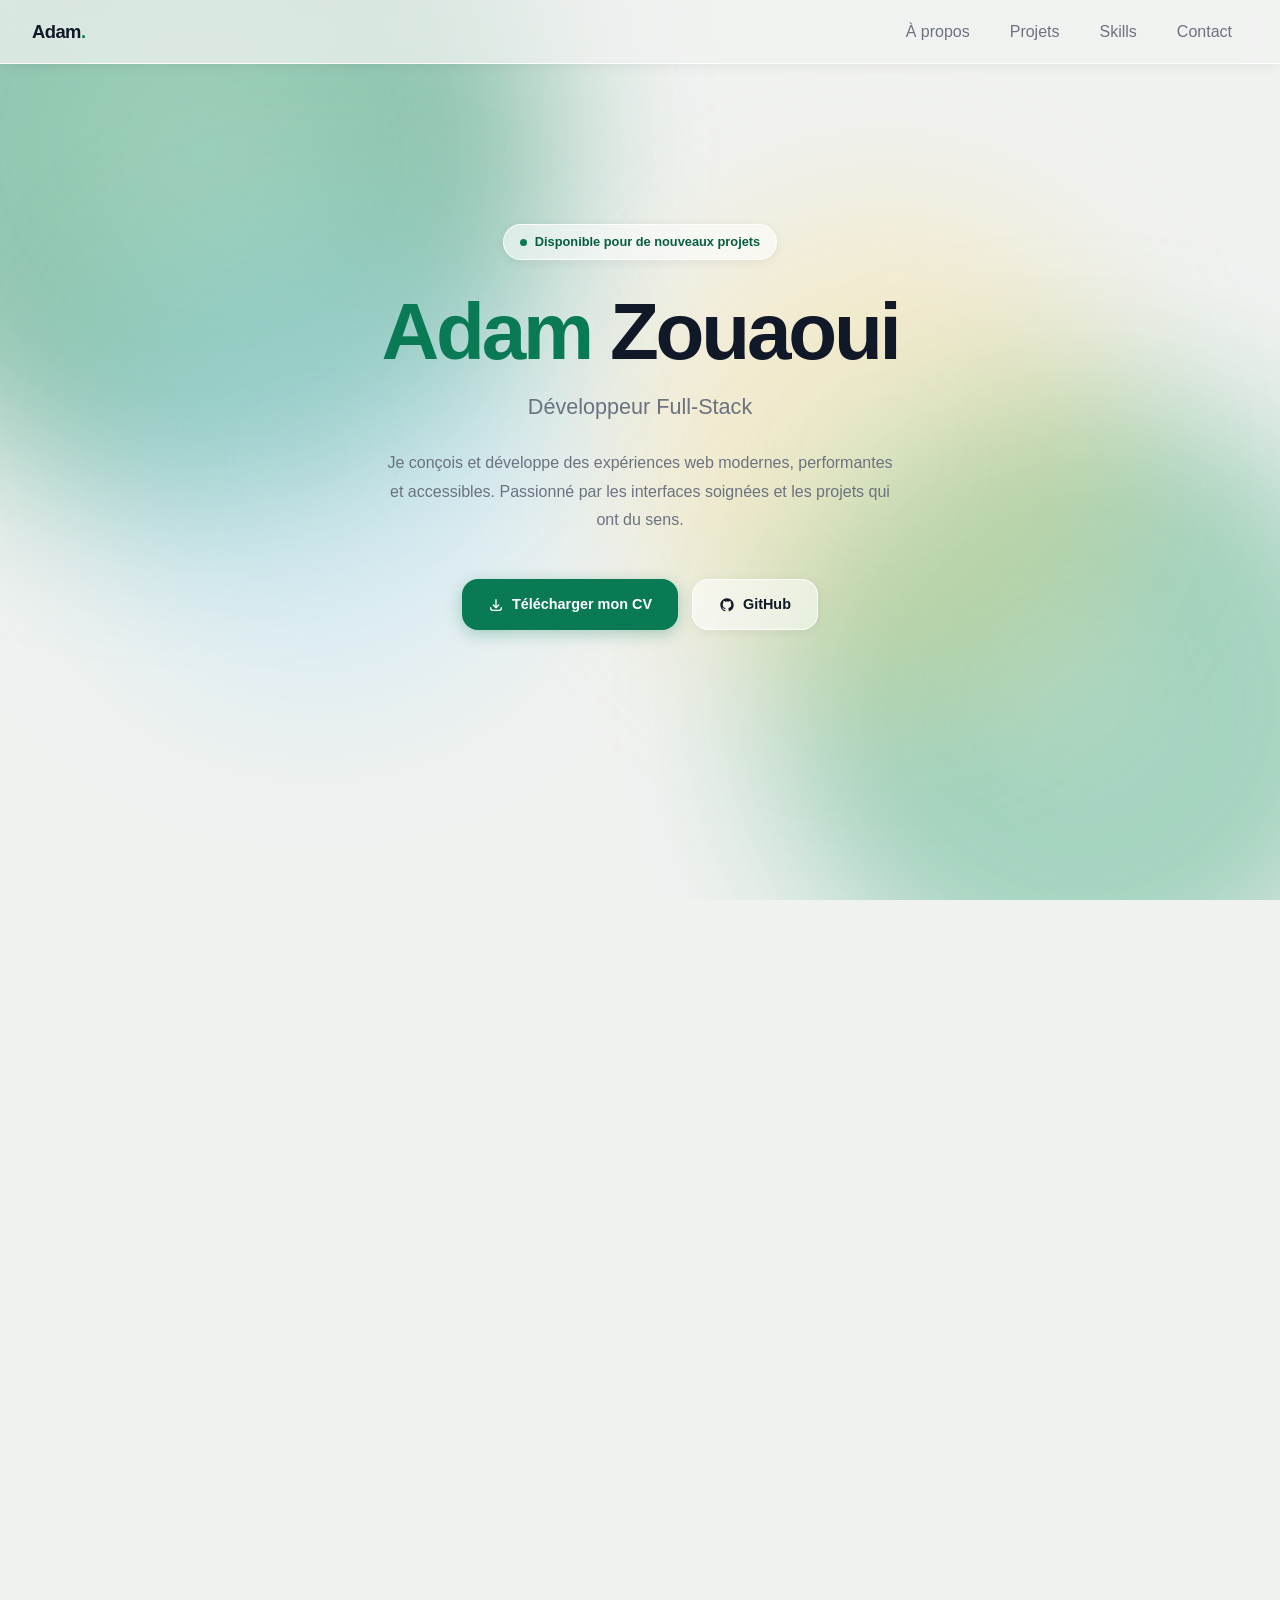
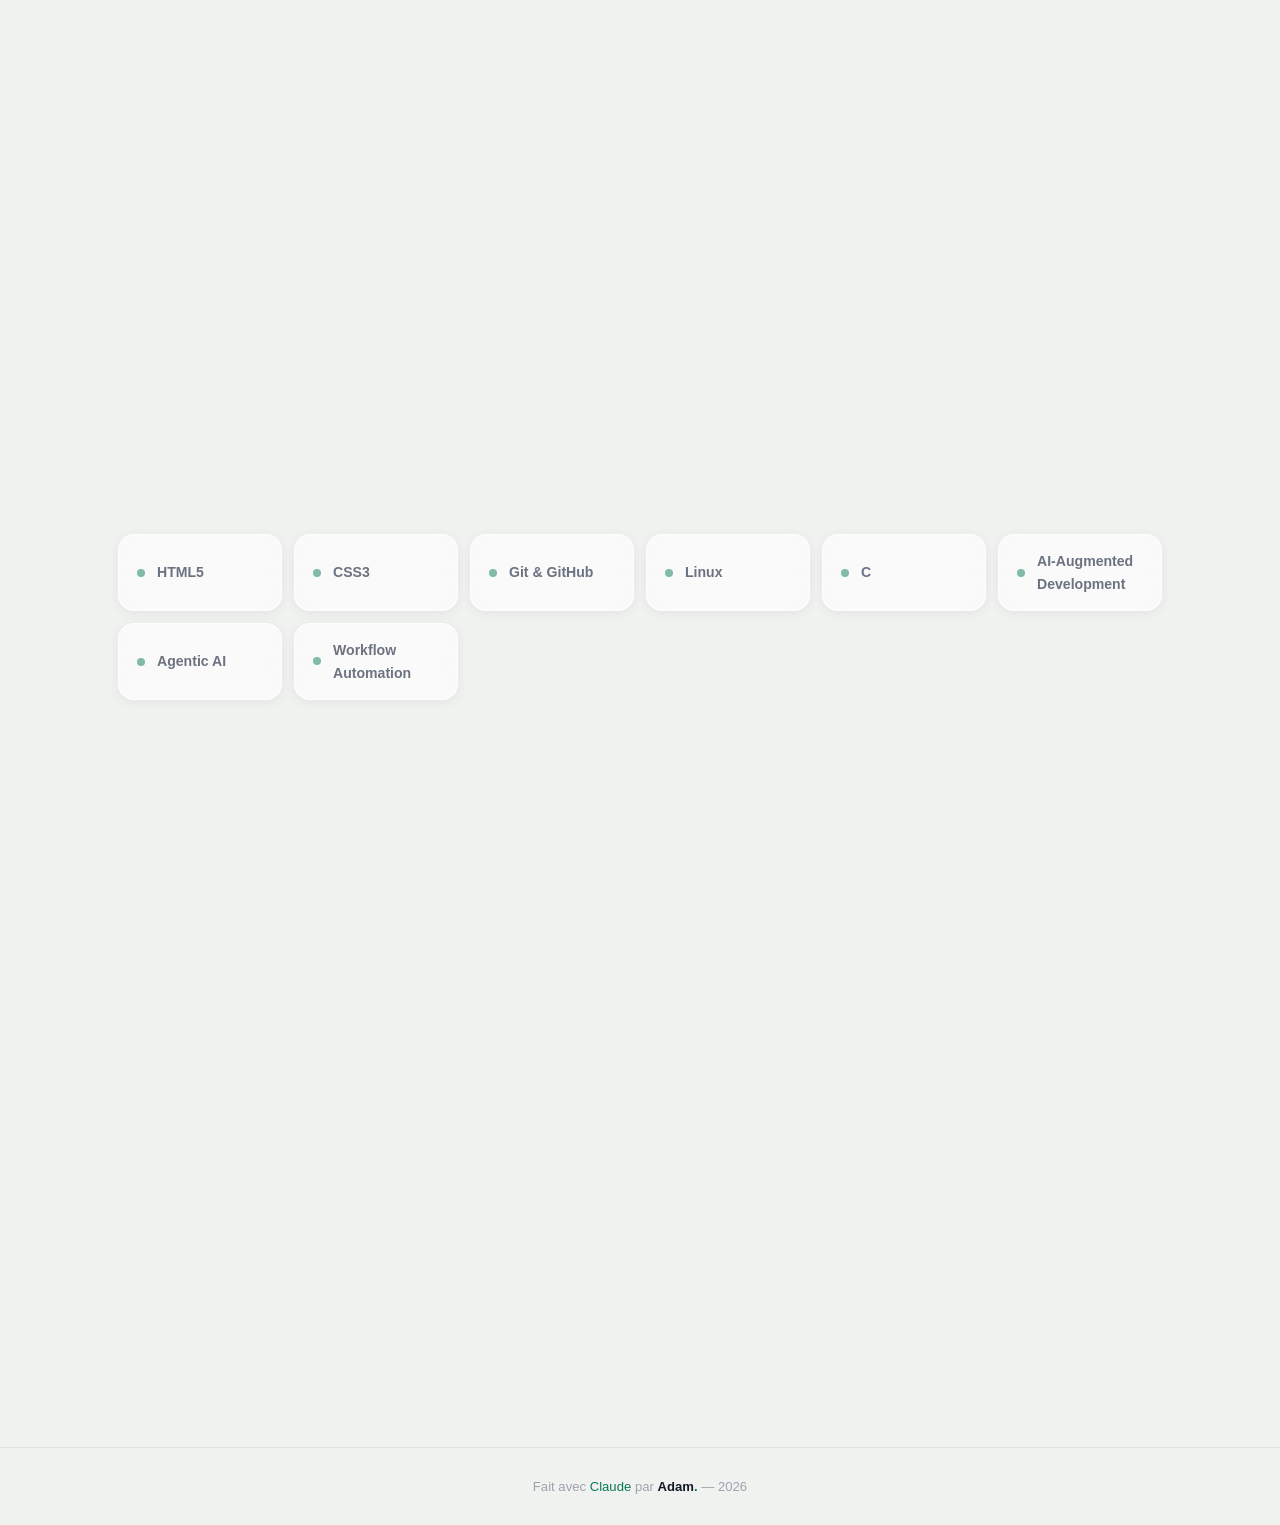
==== commit c9e77754: "fix: disable pdftomd link temporarily Co-Authored-By: Claude Sonnet 4.6 <noreply@anthropic.com>" ====
--- a/index.html
+++ b/index.html
@@ -397,7 +397,7 @@
           </div>
 
           <div class="project-links">
-            <a href="https://pdftomd.adamzou.fr" target="_blank" rel="noopener noreferrer" class="project-link">
+            <a class="project-link disabled" aria-disabled="true" tabindex="-1">
               <svg fill="none" viewBox="0 0 24 24" stroke="currentColor" stroke-width="2">
                 <path stroke-linecap="round" stroke-linejoin="round" d="M10 6H6a2 2 0 00-2 2v10a2 2 0 002 2h10a2 2 0 002-2v-4M14 4h6m0 0v6m0-6L10 14"/>
               </svg>
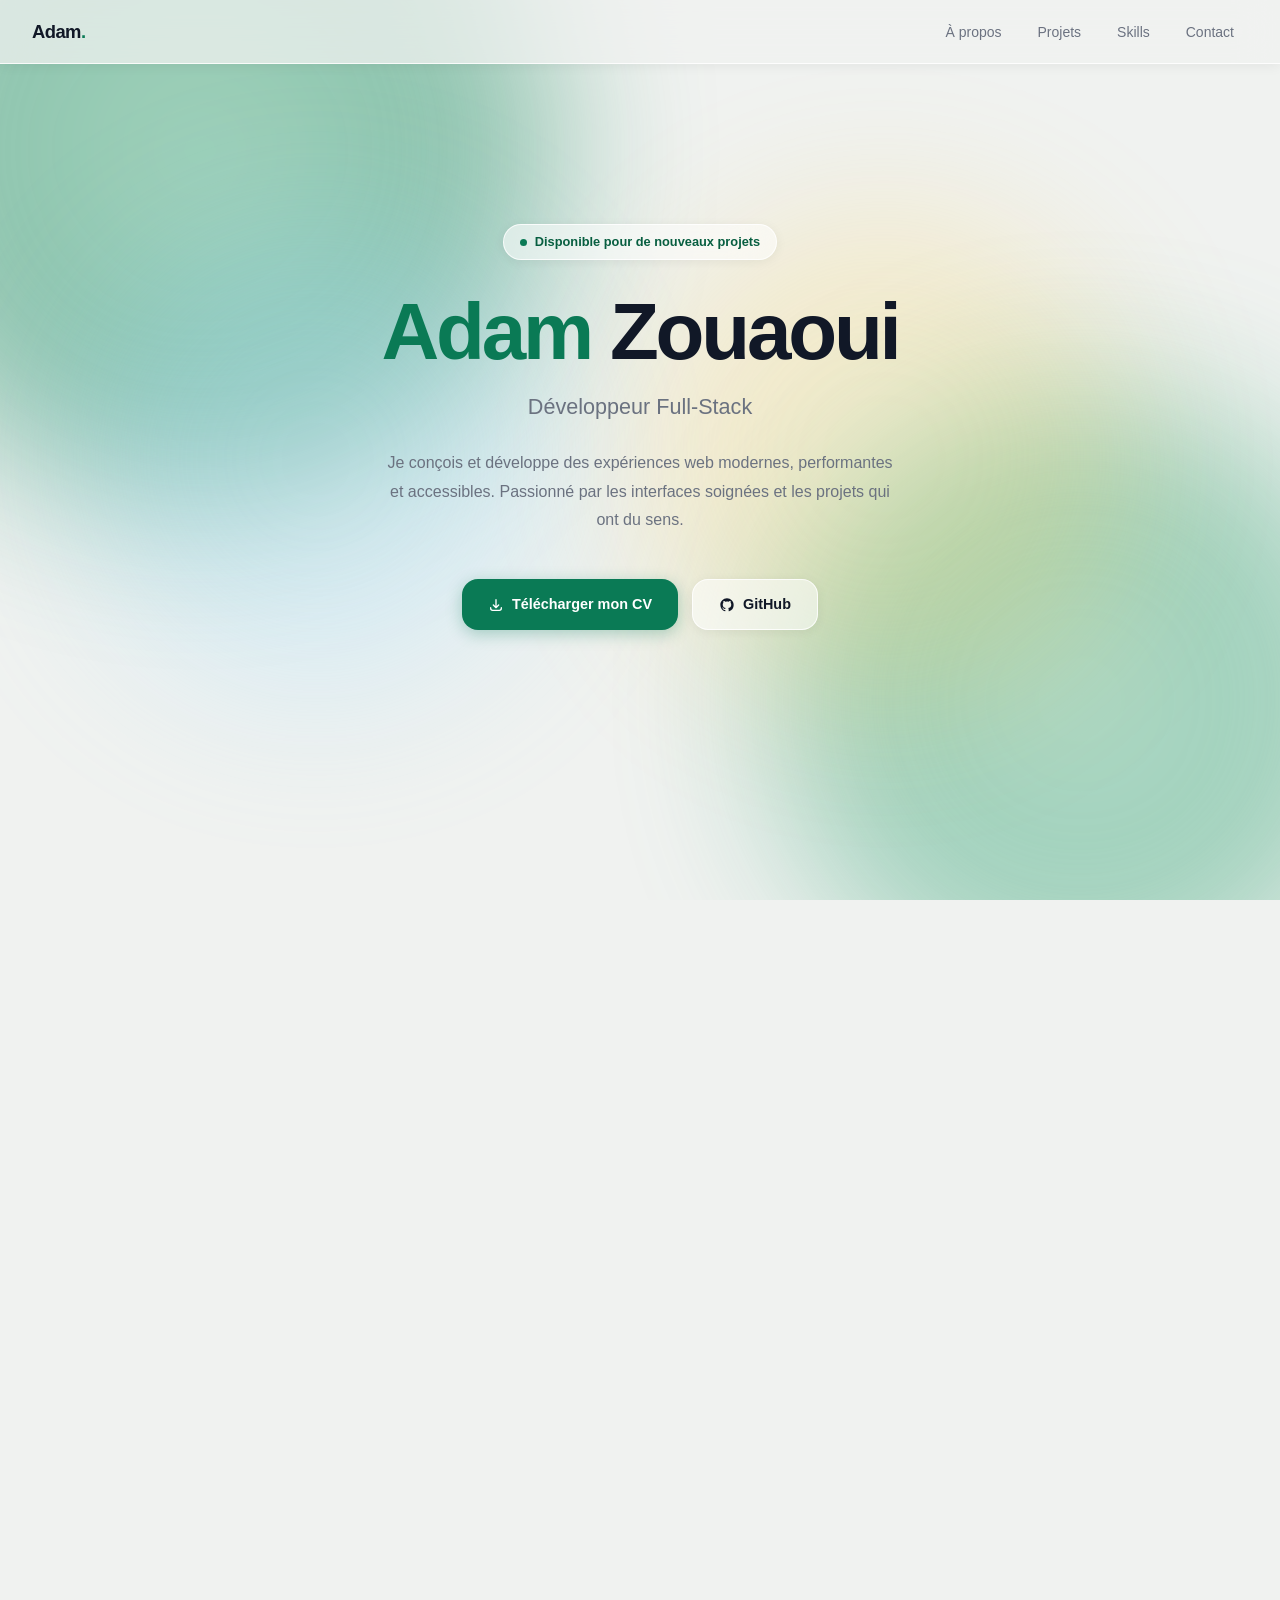
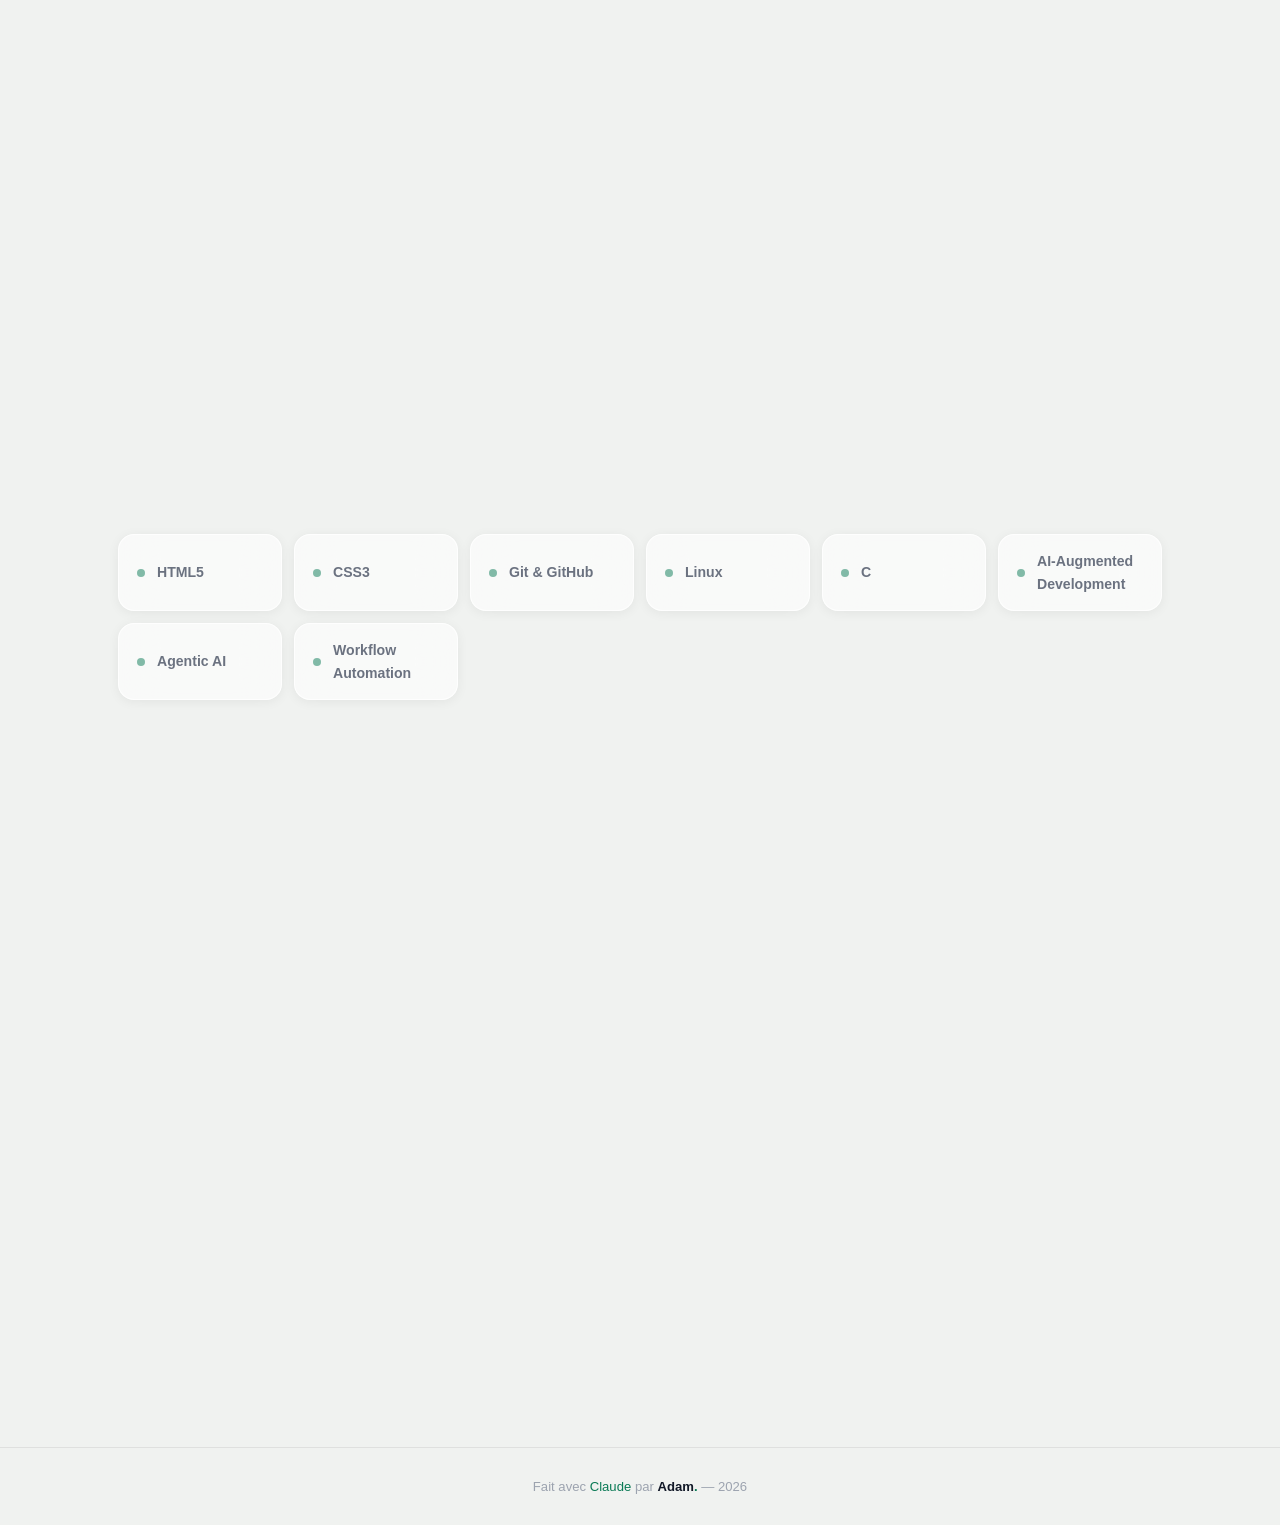
==== commit 83245849: "feat: add "En cours de modification" badge on pdftomd card Co-Authored-By: Claude Sonnet 4.6 <norepl" ====
--- a/index.html
+++ b/index.html
@@ -380,6 +380,12 @@
         <article class="glass-card project-card reveal">
           <div class="project-header">
             <div class="project-icon">📄</div>
+            <span class="badge-soon">
+              <svg width="10" height="10" viewBox="0 0 24 24" fill="none" stroke="currentColor" stroke-width="2.5">
+                <circle cx="12" cy="12" r="10"/><path d="M12 8v4l2 2"/>
+              </svg>
+              En cours de modification
+            </span>
           </div>
 
           <h3 class="project-name">PDF → MD</h3>
